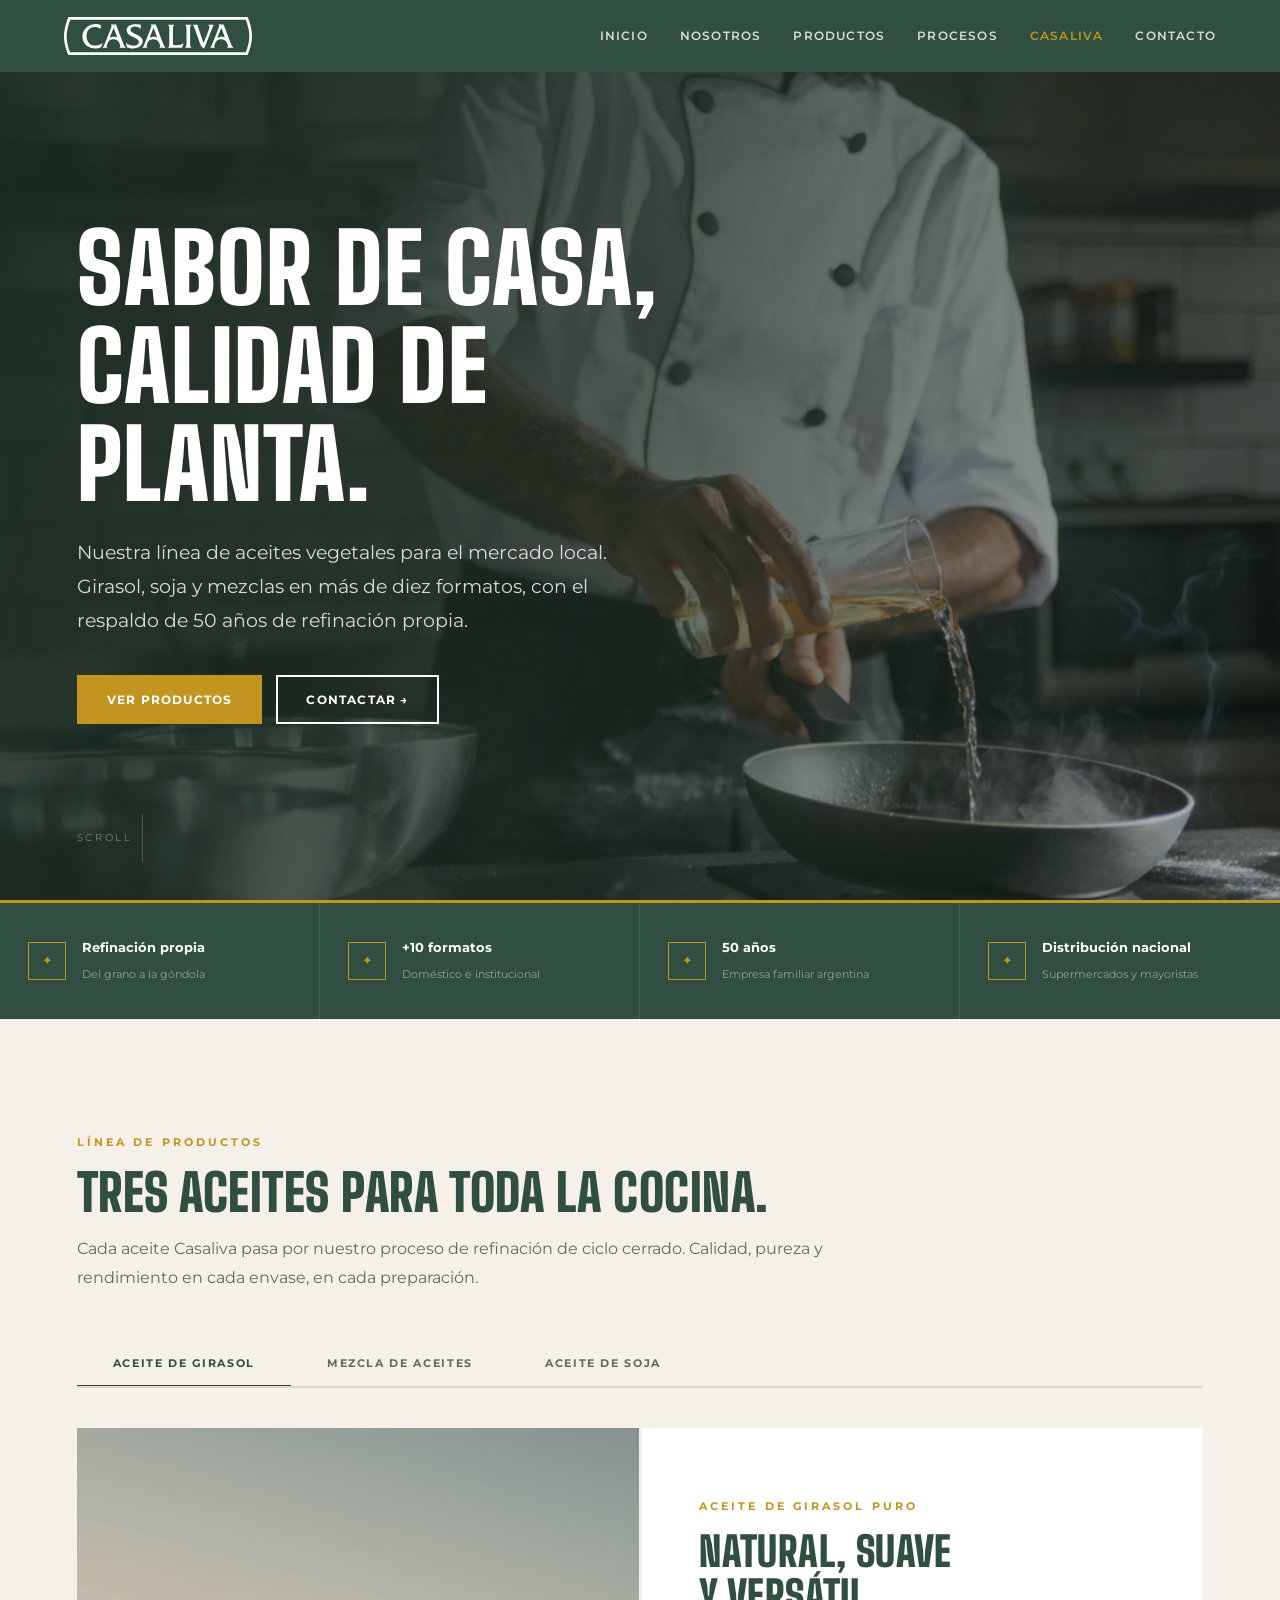
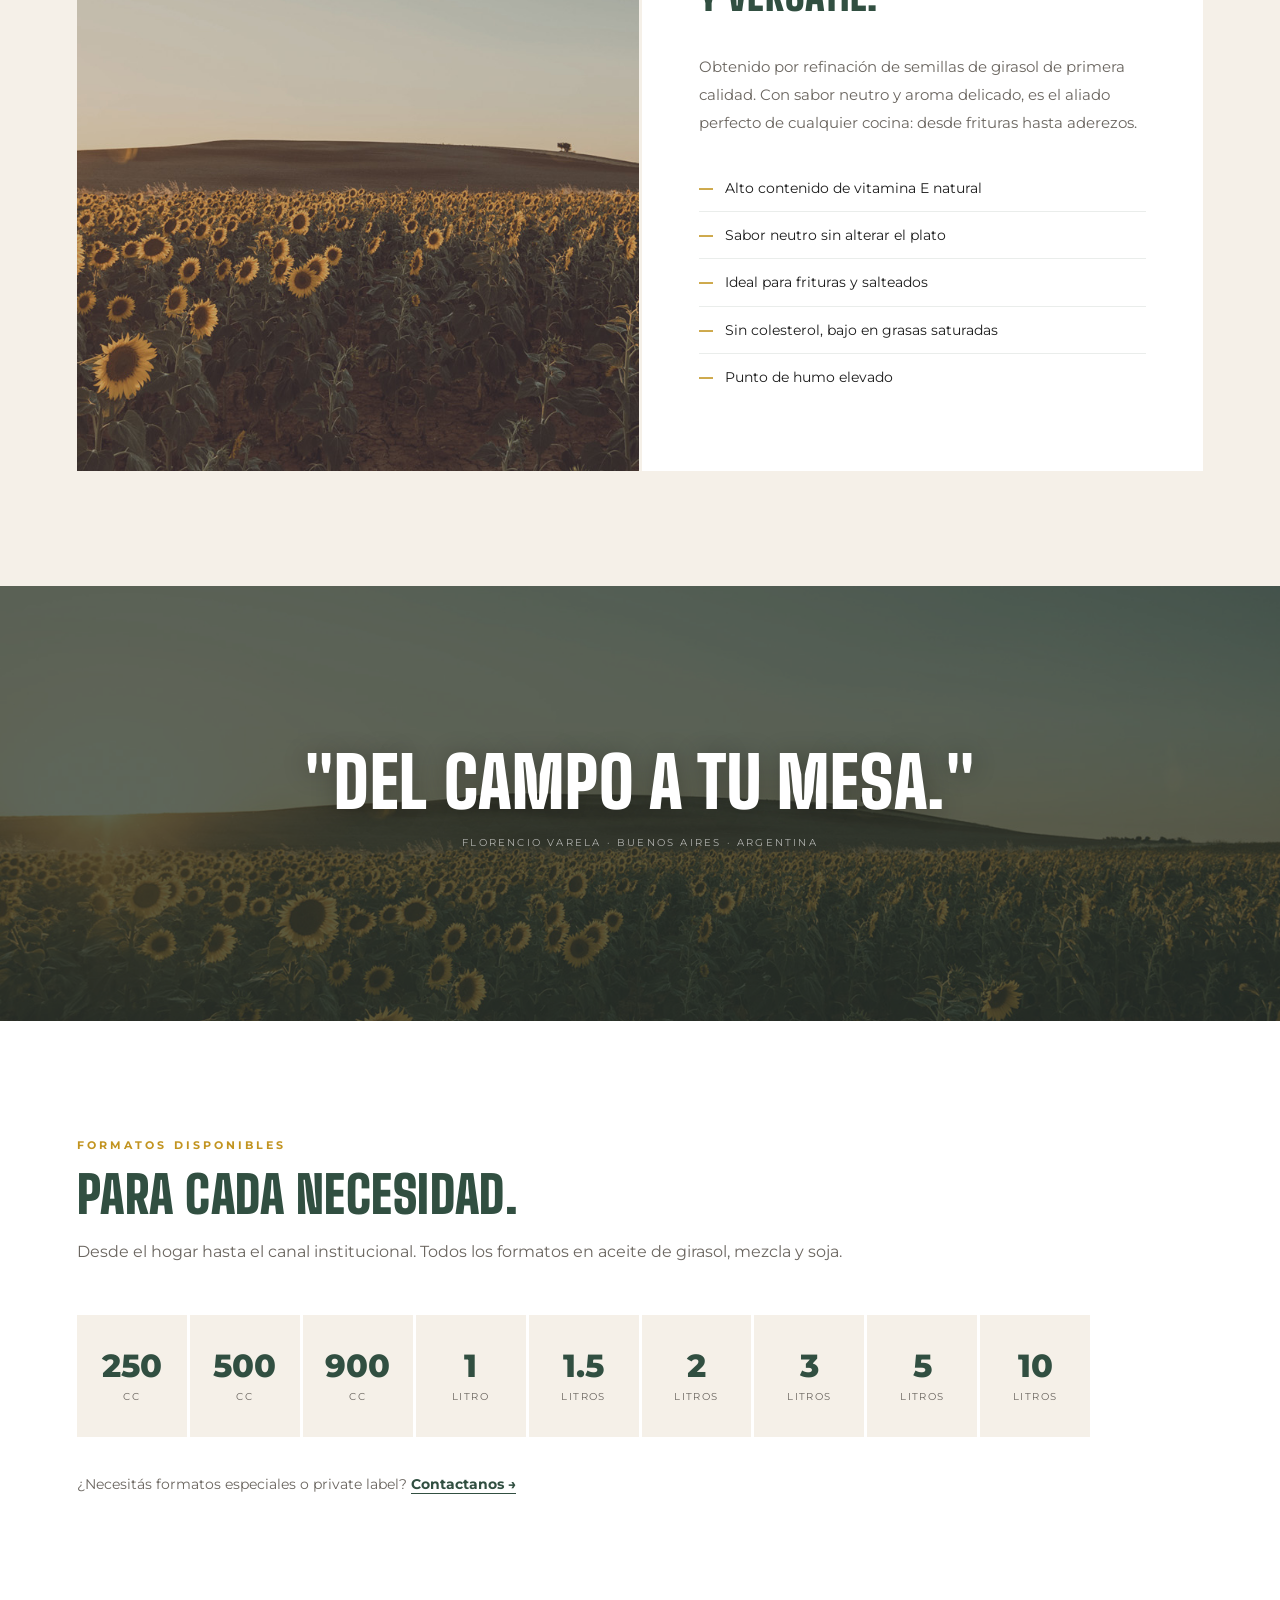
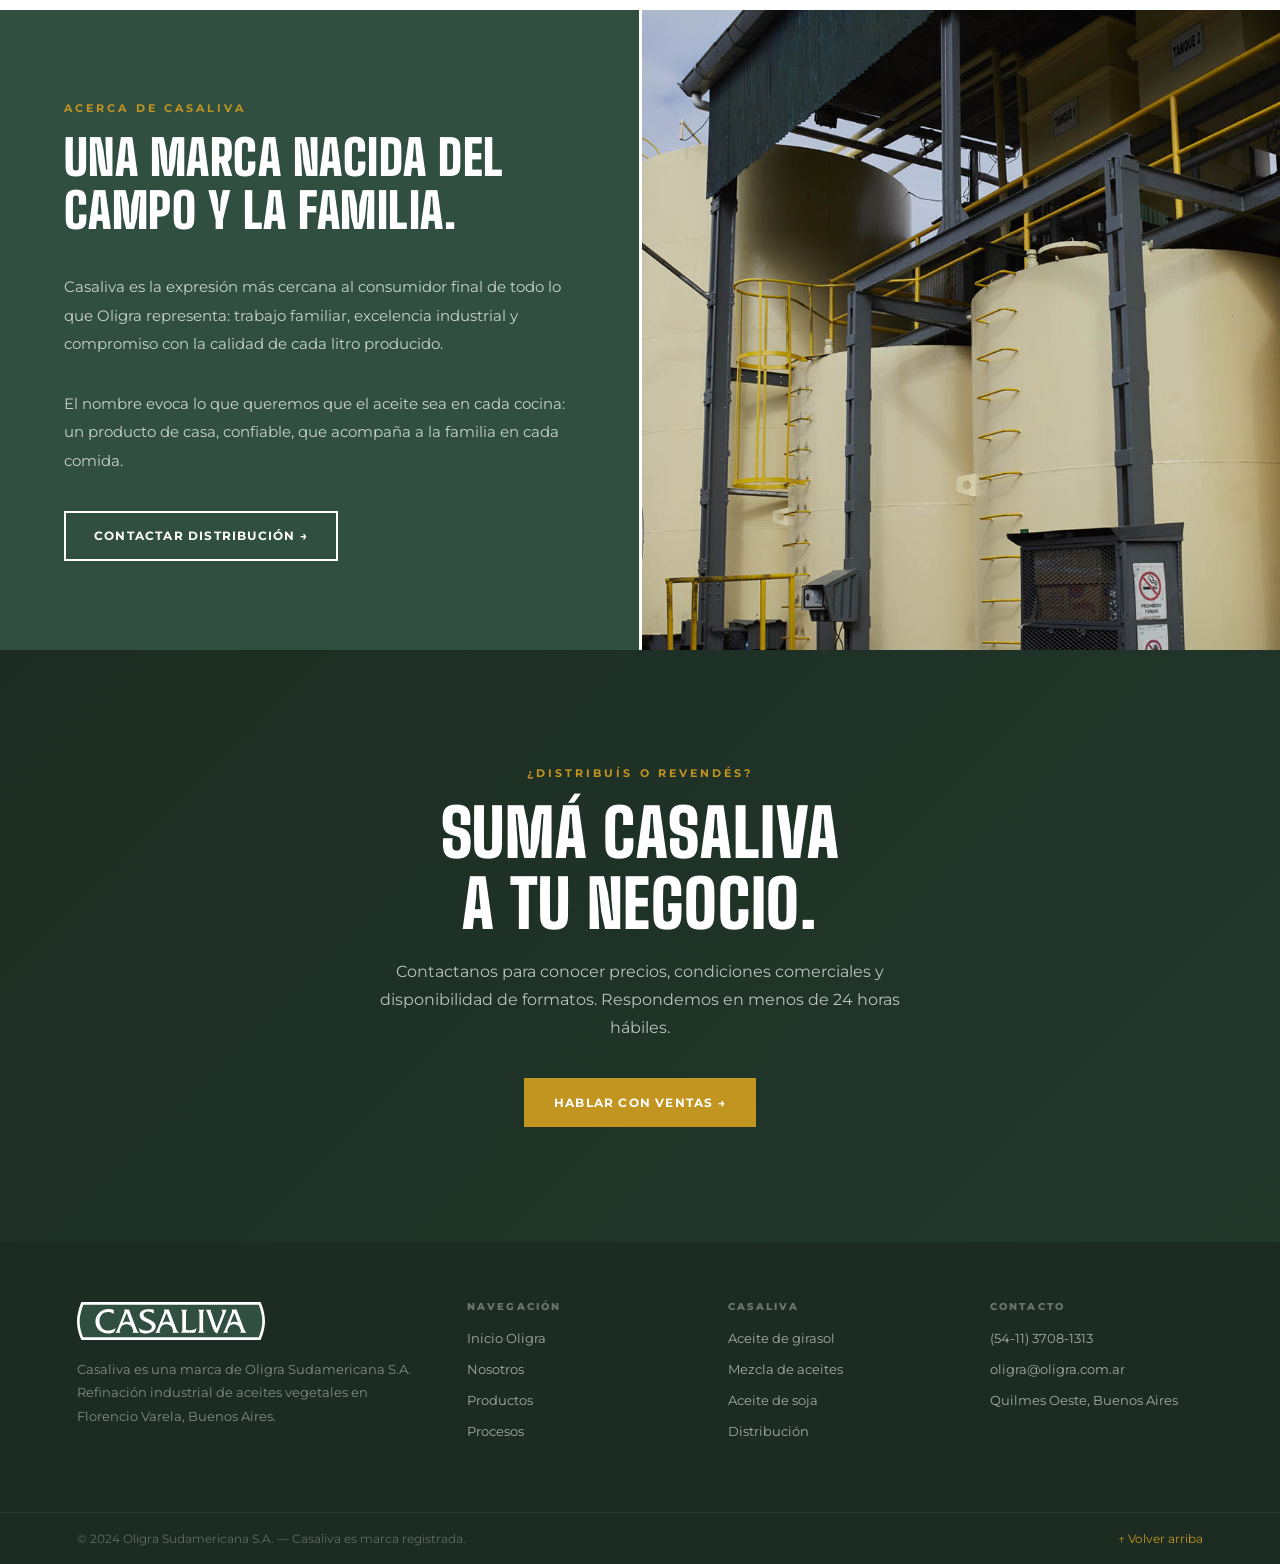
==== casaliva.html @ 347f4e28 "Initial commit — Oligra site + Casaliva landing" ====
<!doctype html>
<html lang="es">
<head>
  <meta charset="UTF-8" />
  <meta name="viewport" content="width=device-width, initial-scale=1.0" />
  <title>Casaliva | Aceites para el mercado local — Oligra Sudamericana</title>
  <meta name="description" content="Casaliva, aceites vegetales de girasol, soja y mezclas para tu cocina. Con el respaldo de 50 años de refinación propia de Oligra Sudamericana." />
  <link rel="preconnect" href="https://fonts.googleapis.com">
  <link rel="preconnect" href="https://fonts.gstatic.com" crossorigin>
  <link href="https://fonts.googleapis.com/css2?family=Big+Shoulders+Display:wght@900&family=Montserrat:wght@400;500;600;700;800&display=swap" rel="stylesheet">
  <link rel="stylesheet" href="assets/css/styles.css" />
  <link rel="stylesheet" href="assets/css/casaliva.css" />
</head>
<body class="page-casaliva">
<div id="pageOverlay"></div>

  <!-- ═══ HEADER ═══ -->
  <header class="site-header casaliva-header" id="top">
    <a class="brand" href="casaliva.html" aria-label="Casaliva inicio">
      <img src="assets/img/logo_casaliva.svg" alt="Casaliva" class="casaliva-logo-svg">
    </a>
    <button class="menu-toggle" aria-label="Abrir menú" aria-expanded="false">☰</button>
    <nav class="nav">
      <a href="index.html">Inicio</a>
      <a href="nosotros.html">Nosotros</a>
      <a href="index.html#productos">Productos</a>
      <a href="procesos.html">Procesos</a>
      <a href="casaliva.html" class="active">Casaliva</a>
      <a href="index.html#contacto">Contacto</a>
    </nav>
  </header>

  <main>

    <!-- ═══ HERO ═══ -->
    <section class="cas-hero" id="inicio">
      <div class="cas-hero-bg">
        <img src="assets/img/slide_home_02_1500.jpg" alt="">
      </div>
      <div class="cas-hero-overlay"></div>
      <div class="cas-hero-particles" id="casParticles"></div>

      <div class="cas-hero-content">

        <h1 class="reveal reveal-delay-1">Sabor de casa,<br>calidad de planta.</h1>
        <p class="reveal reveal-delay-2">Nuestra línea de aceites vegetales para el mercado local. Girasol, soja y mezclas en más de diez formatos, con el respaldo de 50 años de refinación propia.</p>
        <div class="cas-hero-actions reveal reveal-delay-3">
          <a class="btn primary" href="#productos-casaliva">Ver productos</a>
          <a class="btn outline-white" href="index.html#contacto">Contactar →</a>
        </div>

      </div>
      <div class="cas-scroll-hint">Scroll</div>
    </section>

    <!-- ═══ HIGHLIGHTS STRIP ═══ -->
    <div class="cas-strip">
      <div class="cas-strip-item reveal">
        <div class="cas-strip-icon">✦</div>
        <div class="cas-strip-text">
          <strong>Refinación propia</strong>
          <span>Del grano a la góndola</span>
        </div>
      </div>
      <div class="cas-strip-item reveal reveal-delay-1">
        <div class="cas-strip-icon">✦</div>
        <div class="cas-strip-text">
          <strong>+10 formatos</strong>
          <span>Doméstico e institucional</span>
        </div>
      </div>
      <div class="cas-strip-item reveal reveal-delay-2">
        <div class="cas-strip-icon">✦</div>
        <div class="cas-strip-text">
          <strong>50 años</strong>
          <span>Empresa familiar argentina</span>
        </div>
      </div>
      <div class="cas-strip-item reveal reveal-delay-3">
        <div class="cas-strip-icon">✦</div>
        <div class="cas-strip-text">
          <strong>Distribución nacional</strong>
          <span>Supermercados y mayoristas</span>
        </div>
      </div>
    </div>

    <!-- ═══ PRODUCTOS CON TABS ═══ -->
    <section class="cas-products section-pad" id="productos-casaliva">
      <div class="section-title reveal">
        <span class="eyebrow">Línea de productos</span>
        <h2>Tres aceites para toda la cocina.</h2>
        <p>Cada aceite Casaliva pasa por nuestro proceso de refinación de ciclo cerrado. Calidad, pureza y rendimiento en cada envase, en cada preparación.</p>
      </div>

      <div class="cas-tabs reveal">
        <button class="cas-tab active" data-tab="girasol">Aceite de girasol</button>
        <button class="cas-tab" data-tab="mezcla">Mezcla de aceites</button>
        <button class="cas-tab" data-tab="soja">Aceite de soja</button>
      </div>

      <div class="cas-tab-panels">

        <!-- Panel: Girasol -->
        <div class="cas-panel active" id="tab-girasol">
          <div class="cas-panel-img">
            <img src="assets/img/slide_home_01_1500.jpg" alt="Campo de girasoles — Aceite de girasol Casaliva">
          </div>
          <div class="cas-panel-body">
            <span class="eyebrow">Aceite de girasol puro</span>
            <h3>Natural, suave<br>y versátil.</h3>
            <p>Obtenido por refinación de semillas de girasol de primera calidad. Con sabor neutro y aroma delicado, es el aliado perfecto de cualquier cocina: desde frituras hasta aderezos.</p>
            <ul class="cas-props">
              <li>Alto contenido de vitamina E natural</li>
              <li>Sabor neutro sin alterar el plato</li>
              <li>Ideal para frituras y salteados</li>
              <li>Sin colesterol, bajo en grasas saturadas</li>
              <li>Punto de humo elevado</li>
            </ul>
          </div>
        </div>

        <!-- Panel: Mezcla -->
        <div class="cas-panel" id="tab-mezcla">
          <div class="cas-panel-img">
            <img src="assets/img/img_casaliva_1000.png" alt="Aceite mezcla Casaliva — línea completa">
          </div>
          <div class="cas-panel-body">
            <span class="eyebrow">Mezcla de aceites</span>
            <h3>Equilibrio perfecto<br>en cada plato.</h3>
            <p>Una combinación inteligente de aceites de girasol y soja. La opción más popular por su relación precio-calidad y su adaptabilidad a cualquier tipo de preparación.</p>
            <ul class="cas-props">
              <li>Combinación equilibrada girasol + soja</li>
              <li>Excelente rendimiento por litro</li>
              <li>Sabor neutro que no interfiere</li>
              <li>Óptima relación precio-calidad</li>
              <li>Ideal para frituras y aderezos</li>
            </ul>
          </div>
        </div>

        <!-- Panel: Soja -->
        <div class="cas-panel" id="tab-soja">
          <div class="cas-panel-img">
            <img src="assets/img/slide_productos_02.jpg" alt="Aceite de soja Casaliva">
          </div>
          <div class="cas-panel-body">
            <span class="eyebrow">Aceite de soja</span>
            <h3>Rendimiento<br>y economía.</h3>
            <p>Aceite de soja refinado de alta pureza. Recomendado para uso doméstico e institucional donde el rendimiento y la economía son prioritarios sin sacrificar calidad.</p>
            <ul class="cas-props">
              <li>Alta pureza y rendimiento</li>
              <li>Ideal para uso doméstico e institucional</li>
              <li>Excelente relación precio-litro</li>
              <li>Perfil nutricional equilibrado</li>
              <li>Gran versatilidad culinaria</li>
            </ul>
          </div>
        </div>

      </div>
    </section>

    <!-- ═══ LIFESTYLE BAND ═══ -->
    <div class="cas-kitchen-band">
      <img src="assets/img/slide_home_01_1500.jpg" alt="Campo de girasoles — Casaliva">
      <div class="cas-kitchen-band-overlay">
        <div class="cas-kitchen-band-text reveal">
          <h2>"Del campo a tu mesa."</h2>
          <p>Florencio Varela · Buenos Aires · Argentina</p>
        </div>
      </div>
    </div>

    <!-- ═══ FORMATOS ═══ -->
    <section class="cas-formats section-pad">
      <div class="section-title reveal">
        <span class="eyebrow">Formatos disponibles</span>
        <h2>Para cada necesidad.</h2>
        <p>Desde el hogar hasta el canal institucional. Todos los formatos en aceite de girasol, mezcla y soja.</p>
      </div>

      <div class="cas-formats-grid">
        <div class="cas-format-card reveal">
          <span class="cas-format-size">250</span>
          <span class="cas-format-unit">cc</span>
        </div>
        <div class="cas-format-card reveal reveal-delay-1">
          <span class="cas-format-size">500</span>
          <span class="cas-format-unit">cc</span>
        </div>
        <div class="cas-format-card reveal reveal-delay-2">
          <span class="cas-format-size">900</span>
          <span class="cas-format-unit">cc</span>
        </div>
        <div class="cas-format-card reveal reveal-delay-3">
          <span class="cas-format-size">1</span>
          <span class="cas-format-unit">litro</span>
        </div>
        <div class="cas-format-card reveal">
          <span class="cas-format-size">1.5</span>
          <span class="cas-format-unit">litros</span>
        </div>
        <div class="cas-format-card reveal reveal-delay-1">
          <span class="cas-format-size">2</span>
          <span class="cas-format-unit">litros</span>
        </div>
        <div class="cas-format-card reveal reveal-delay-2">
          <span class="cas-format-size">3</span>
          <span class="cas-format-unit">litros</span>
        </div>
        <div class="cas-format-card reveal reveal-delay-3">
          <span class="cas-format-size">5</span>
          <span class="cas-format-unit">litros</span>
        </div>
        <div class="cas-format-card reveal">
          <span class="cas-format-size">10</span>
          <span class="cas-format-unit">litros</span>
        </div>
      </div>

      <p class="cas-formats-note reveal">¿Necesitás formatos especiales o private label? <a href="index.html#contacto">Contactanos →</a></p>
    </section>

    <!-- ═══ HISTORIA ═══ -->
    <div class="cas-story">
      <div class="cas-story-text reveal">
        <span class="eyebrow">Acerca de Casaliva</span>
        <h2>Una marca nacida del campo y la familia.</h2>
        <p>Casaliva es la expresión más cercana al consumidor final de todo lo que Oligra representa: trabajo familiar, excelencia industrial y compromiso con la calidad de cada litro producido.</p>
        <p>El nombre evoca lo que queremos que el aceite sea en cada cocina: un producto de casa, confiable, que acompaña a la familia en cada comida.</p>
        <a class="btn outline-white" href="index.html#contacto" style="margin-top:20px;align-self:flex-start">Contactar distribución →</a>
      </div>
      <div class="cas-story-img">
        <img src="assets/img/img_nosotros_1300.jpg" alt="Planta industrial Oligra — Florencio Varela">
      </div>
    </div>

    <!-- ═══ CTA DISTRIBUCIÓN ═══ -->
    <div class="cas-cta section-pad">
      <span class="eyebrow">¿Distribuís o revendés?</span>
      <h2>Sumá Casaliva<br>a tu negocio.</h2>
      <p>Contactanos para conocer precios, condiciones comerciales y disponibilidad de formatos. Respondemos en menos de 24 horas hábiles.</p>
      <a class="btn primary" href="index.html#contacto">Hablar con ventas →</a>
    </div>

  </main>

  <!-- ═══ FOOTER ═══ -->
  <footer class="footer">
    <div class="footer-main">
      <div class="footer-brand">
        <img src="assets/img/logo_casaliva.svg" alt="Casaliva" style="height:38px;width:auto;display:block;margin-bottom:18px">
        <p>Casaliva es una marca de Oligra Sudamericana S.A. Refinación industrial de aceites vegetales en Florencio Varela, Buenos Aires.</p>
      </div>
      <div class="footer-col">
        <h4>Navegación</h4>
        <a href="index.html">Inicio Oligra</a>
        <a href="nosotros.html">Nosotros</a>
        <a href="index.html#productos">Productos</a>
        <a href="procesos.html">Procesos</a>
      </div>
      <div class="footer-col">
        <h4>Casaliva</h4>
        <a href="#productos-casaliva">Aceite de girasol</a>
        <a href="#productos-casaliva">Mezcla de aceites</a>
        <a href="#productos-casaliva">Aceite de soja</a>
        <a href="index.html#contacto">Distribución</a>
      </div>
      <div class="footer-col">
        <h4>Contacto</h4>
        <a href="tel:+541137081313">(54-11) 3708-1313</a>
        <a href="mailto:oligra@oligra.com.ar">oligra@oligra.com.ar</a>
        <a href="#">Quilmes Oeste, Buenos Aires</a>
      </div>
    </div>
    <div class="footer-bottom">
      <span>© 2024 Oligra Sudamericana S.A. — Casaliva es marca registrada.</span>
      <a href="#top">↑ Volver arriba</a>
    </div>
  </footer>

  <script src="assets/js/main.js"></script>
  <script>
    /* ── PRODUCT TABS ── */
    (function () {
      var tabs   = document.querySelectorAll('.cas-tab');
      var panels = document.querySelectorAll('.cas-panel');
      tabs.forEach(function (tab) {
        tab.addEventListener('click', function () {
          tabs.forEach(function (t)   { t.classList.remove('active'); });
          panels.forEach(function (p) { p.classList.remove('active'); });
          tab.classList.add('active');
          var panel = document.getElementById('tab-' + tab.dataset.tab);
          if (panel) panel.classList.add('active');
        });
      });
    })();

    /* ── CASALIVA PARTICLES ── */
    (function () {
      var el = document.getElementById('casParticles');
      if (!el) return;
      for (var i = 0; i < 10; i++) {
        var p = document.createElement('div');
        p.className = 'cas-particle';
        var s = Math.random() * 4 + 2;
        p.style.cssText = [
          'width:'  + s + 'px',
          'height:' + s + 'px',
          'left:'   + (Math.random() * 100) + '%',
          'animation-duration:' + (Math.random() * 12 + 9) + 's',
          'animation-delay:-'   + (Math.random() * 14)     + 's'
        ].join(';');
        el.appendChild(p);
      }
    })();

    /* ── HERO PARALLAX ── */
    (function () {
      var heroBg = document.querySelector('.cas-hero-bg img');
      if (!heroBg || window.matchMedia('(prefers-reduced-motion:reduce)').matches) return;
      window.addEventListener('scroll', function () {
        var y = window.scrollY;
        if (y < window.innerHeight) {
          heroBg.style.transform = 'scale(1.06) translateY(' + (y * 0.18) + 'px)';
        }
      }, { passive: true });
    })();
  </script>
</body>
</html>
---- assets/css/styles.css ----
/* ================================================
   OLIGRA · SISTEMA DE DISEÑO
   Fuente: Montserrat (equiv. Gotham)
   Paleta: #193428 | #F2F0EB | #979633
   Sin esquinas redondeadas (SIN ROUNDED)
   ================================================ */

:root {
  --green:    #193428;
  --green2:   #2a4a38;
  --cream:    #F2F0EB;
  --gold:     #979633;
  --ink:      #1c1c1c;
  --muted:    #6b6660;
  --white:    #ffffff;
  --hh:       72px;
  --casaliva: #314F41;
}

*, *::before, *::after { box-sizing: border-box; }
html { scroll-behavior: smooth; }
body { margin:0; font-family:'Montserrat',system-ui,sans-serif; background:var(--white); color:var(--ink); font-size:15px; line-height:1.6; }
img  { max-width:100%; display:block; }
a    { color:inherit; }
h1,h2,h3,h4 { font-family:'Montserrat',sans-serif; font-weight:800; line-height:1.05; margin:0; }

/* ── PAGE TRANSITION OVERLAY ─────────────────── */
#pageOverlay {
  position: fixed;
  inset: 0;
  background: var(--green);
  z-index: 9999;
  opacity: 1;
  transition: opacity .42s cubic-bezier(.4,0,.2,1);
  pointer-events: all;
}
#pageOverlay.out {
  opacity: 0;
  pointer-events: none;
}

/* ── EYEBROW ─────────────────────────────────── */
.eyebrow {
  display: block;
  text-transform: uppercase;
  letter-spacing: .28em;
  font-size: 11px;
  font-weight: 700;
  color: var(--gold);
  margin: 0 0 14px;
}

/* ── BUTTONS ─────────────────────────────────── */
.btn {
  display: inline-flex; align-items: center; justify-content: center; gap: 8px;
  padding: 13px 28px;
  border: 2px solid transparent; border-radius: 0;
  text-decoration: none; font-family: inherit; font-weight: 700;
  font-size: 12px; letter-spacing: .1em; text-transform: uppercase;
  cursor: pointer; transition: background .2s, color .2s, border-color .2s; background: none;
}
.btn.primary       { background:var(--gold);  color:#fff; border-color:var(--gold); }
.btn.primary:hover { background:transparent;  color:var(--gold); }
.btn.ghost         { background:transparent;  color:#fff; border-color:rgba(255,255,255,.55); }
.btn.ghost:hover   { background:#fff;          color:var(--green); border-color:#fff; }
.btn.outline       { background:transparent;  color:var(--green); border-color:var(--green); }
.btn.outline:hover { background:var(--green);  color:#fff; }
.btn.outline-white { background:transparent;  color:#fff; border-color:#fff; }
.btn.outline-white:hover { background:#fff; color:var(--green); }
.btn.casaliva-btn  { background:transparent;  color:#fff; border-color:rgba(255,255,255,.55); }
.btn.casaliva-btn:hover  { background:#fff; color:var(--casaliva); }

/* ── LAYOUT ──────────────────────────────────── */
.section-pad    { padding: clamp(72px,9vw,128px) clamp(20px,6vw,88px); }
.section-pad-sm { padding: clamp(48px,6vw,80px)  clamp(20px,6vw,88px); }
.section-title       { max-width:780px; margin-bottom:48px; }
.section-title.center { text-align:center; margin-left:auto; margin-right:auto; }
.section-title h2    { font-size:clamp(28px,4vw,54px); color:var(--green); margin:0 0 16px; }
.section-title p     { color:var(--muted); font-size:16px; line-height:1.8; margin:0; }

/* ── HEADER ──────────────────────────────────── */
.site-header {
  position: fixed; inset: 0 0 auto 0; height: var(--hh); z-index: 200;
  display: flex; align-items: center; justify-content: space-between;
  padding: 0 clamp(18px,5vw,80px);
  background: var(--green);
}
.brand { display:flex; align-items:center; text-decoration:none; }
.brand img { height:38px; width:auto; }
.nav { display:flex; gap:32px; align-items:center; }
.nav a {
  color: rgba(255,255,255,.8); text-decoration:none;
  font-size:12px; font-weight:600; letter-spacing:.1em; text-transform:uppercase;
  transition:color .2s;
}
.nav a:hover, .nav a.active { color:var(--gold); }
.menu-toggle {
  display:none; background:transparent;
  border:1px solid rgba(255,255,255,.35); color:#fff;
  padding:7px 12px; font-size:18px; cursor:pointer; line-height:1;
}
.site-header.casaliva-header { background:var(--casaliva); }

/* ── HERO ────────────────────────────────────── */
.hero {
  min-height: 100vh; position:relative;
  display:grid; align-items:end;
  padding: calc(var(--hh) + 80px) clamp(20px,6vw,88px) 88px;
  overflow: hidden;
}

/* Slides container */
.hero-slides { position:absolute; inset:0; }
.hslide {
  position: absolute; inset:0;
  opacity: 0; transition: opacity 1.4s ease;
}
.hslide.active { opacity:1; }
.hslide-bg { width:100%; height:100%; object-fit:cover; }
.hslide video.hslide-bg { width:100%; height:100%; object-fit:cover; display:block; }

.hero-overlay {
  position: absolute; inset:0;
  background: linear-gradient(90deg,rgba(25,52,40,.92) 0%,rgba(25,52,40,.55) 55%,rgba(25,52,40,.1) 100%);
  transition: opacity .8s ease;
}
.hero-content {
  position: relative; max-width:680px; color:#fff;
  transition: opacity .8s ease, transform .8s ease;
}
.hero h1 { font-size:clamp(40px,7vw,86px); color:#fff; margin:0 0 22px; }
.hero .hero-content > p { font-size:clamp(15px,1.8vw,20px); color:rgba(255,255,255,.85); line-height:1.75; margin:0; }
.hero-actions { display:flex; gap:12px; flex-wrap:wrap; margin-top:32px; }

/* Hero particles */
.hero-particles { position:absolute; inset:0; pointer-events:none; overflow:hidden; }
.particle {
  position:absolute; border-radius:50%;
  background:rgba(151,150,51,.35);
  animation: floatUp linear infinite;
}
@keyframes floatUp {
  from { transform:translateY(110vh) translateX(0); opacity:0; }
  10%  { opacity:.8; }
  90%  { opacity:.8; }
  to   { transform:translateY(-60px) translateX(60px); opacity:0; }
}

/* YouTube slide background */
.hslide-yt {
  position: absolute; inset: 0;
  overflow: hidden; pointer-events: none;
}
.hslide-yt iframe {
  position: absolute;
  top: 50%; left: 50%;
  width: max(100%, 177.78vh);
  height: max(100%, 56.25vw);
  transform: translate(-50%, -50%);
  border: 0; pointer-events: none;
}

/* Slider navigation */
.hslider-prev, .hslider-next {
  position: absolute; top:50%; transform:translateY(-50%);
  z-index:10; width:50px; height:50px;
  background: rgba(255,255,255,.12);
  backdrop-filter: blur(8px);
  border: 1px solid rgba(255,255,255,.25);
  color: #fff; font-size:28px; cursor:pointer;
  display:flex; align-items:center; justify-content:center;
  transition: background .2s, border-color .2s;
  line-height: 1;
}
.hslider-prev:hover, .hslider-next:hover { background:rgba(255,255,255,.28); border-color:rgba(255,255,255,.5); }
.hslider-prev { left:clamp(16px,3vw,48px); }
.hslider-next { right:clamp(16px,3vw,48px); }

.hslider-dots {
  position: absolute; bottom:32px; left:50%; transform:translateX(-50%);
  display:flex; gap:10px; z-index:10;
}
.hdot {
  width:8px; height:8px; border-radius:50%;
  background:rgba(255,255,255,.38); border:0; cursor:pointer;
  transition:all .2s; padding:0;
}
.hdot.active { background:var(--gold); transform:scale(1.45); }

/* ── PAGE HERO (páginas internas) ────────────── */
.page-hero {
  padding: calc(var(--hh) + 72px) clamp(20px,6vw,88px) 72px;
  background: var(--green);
  min-height: 380px; display:flex; flex-direction:column; justify-content:flex-end;
  position:relative; overflow:hidden;
}
.page-hero-bg {
  position:absolute; inset:0; opacity:.07; pointer-events:none;
}
.page-hero-bg img { width:100%; height:100%; object-fit:cover; }
.page-hero .eyebrow { color:var(--gold); position:relative; z-index:1; }
.page-hero h1 { font-size:clamp(34px,6vw,76px); color:#fff; max-width:800px; position:relative; z-index:1; }
.page-hero p  { color:rgba(255,255,255,.7); font-size:16px; line-height:1.8; max-width:620px; margin-top:16px; position:relative; z-index:1; }

/* ── ORIGIN BLOCKS ───────────────────────────── */
.origin-blocks {
  display:grid; grid-template-columns:repeat(3,1fr);
  border-top: 3px solid var(--gold);
}
.origin-block {
  padding:clamp(36px,5vw,64px) clamp(28px,4vw,52px);
  border-right:1px solid rgba(25,52,40,.12); background:var(--white);
  position:relative;
}
.origin-block:last-child { border-right:0; }
.origin-block .num {
  font-size:60px; font-weight:800; color:var(--gold);
  opacity:.15; line-height:1; margin-bottom:8px;
}
.origin-block h3 { font-size:20px; color:var(--green); margin:12px 0 10px; }
.origin-block p  { color:var(--muted); font-size:14px; line-height:1.85; margin:0; }

/* ── PRODUCTS — 1 COLUMNA ────────────────────── */
.products-section { background:var(--cream); }
.product-card-lg {
  display:grid; grid-template-columns:1fr 1fr;
  background:var(--white); margin-bottom:3px; min-height:460px;
}
.product-card-lg.flip .product-card-img  { order:2; }
.product-card-lg.flip .product-card-body { order:1; }
.product-card-img { overflow:hidden; }
.product-card-img img { width:100%; height:100%; object-fit:cover; }
.product-card-body {
  padding:clamp(36px,5vw,80px) clamp(32px,4vw,72px);
  display:flex; flex-direction:column; justify-content:center;
}
.product-card-body h3 { font-size:clamp(24px,3vw,40px); color:var(--green); margin:14px 0 14px; }
.product-card-body p  { color:var(--muted); line-height:1.85; margin-bottom:28px; font-size:15px; }
.casaliva-product-logo {
  height:42px; width:auto; display:block; margin-bottom:14px;
}

/* ── WIDE BANNER ─────────────────────────────── */
.wide-banner { position:relative; height:clamp(300px,36vw,520px); overflow:hidden; }
.wide-banner img { width:100%; height:100%; object-fit:cover; }
.wide-banner-overlay {
  position:absolute; inset:0; background:rgba(25,52,40,.55);
  display:flex; align-items:center; justify-content:center;
}
.wide-banner-text { text-align:center; color:#fff; }
.wide-banner-text h2 { font-size:clamp(26px,4vw,58px); }
.wide-banner-text p  { color:rgba(255,255,255,.75); font-size:15px; margin-top:10px; letter-spacing:.15em; text-transform:uppercase; }

/* ── ANIMATED GRADIENT BACKGROUNDS ──────────── */
@keyframes gradientFlow {
  0%   { background-position: 0%   50%; }
  50%  { background-position: 100% 50%; }
  100% { background-position: 0%   50%; }
}
.export-section {
  background: linear-gradient(-45deg,#193428,#1e4535,#2a4a38,#193428,#142e22);
  background-size: 400% 400%;
  animation: gradientFlow 16s ease infinite;
  color: #fff;
}
.contact-section {
  background: linear-gradient(-45deg,#193428,#1a3828,#152e22,#1e4030);
  background-size: 400% 400%;
  animation: gradientFlow 20s ease infinite;
}
.values-section {
  background: linear-gradient(-45deg,#193428,#1e3e2c,#243f31,#193428);
  background-size: 400% 400%;
  animation: gradientFlow 18s ease infinite;
}

/* ── EXPORT / ALCANCE ────────────────────────── */
.export-header { max-width: 820px; margin-bottom: 44px; }
.export-header h2 { font-size:clamp(28px,4vw,52px); color:#fff; margin:0 0 18px; }
.export-header p  { color:rgba(255,255,255,.75); line-height:1.85; margin-bottom:16px; font-size:15px; }

/* ── MAP WRAPPER + PINS ──────────────────────── */
.map-wrapper { position:relative; width:100%; max-width:100%; margin:0 0 40px; }
.map-wrapper img { width:100%; filter:brightness(0) invert(1); opacity:.6; }
.map-pins { position:absolute; inset:0; }
.map-pin {
  position:absolute;
  width: 10px; height: 10px;
  background: var(--gold);
  border-radius:50%;
  transform: translate(-50%,-50%) scale(0);
  transition: transform .4s cubic-bezier(.34,1.56,.64,1);
  cursor: default;
}
.map-pin.visible { transform: translate(-50%,-50%) scale(1); }
.map-pin::before {
  content:''; position:absolute; inset:-5px; border-radius:50%;
  background:var(--gold); opacity:.3;
  animation: pinPulse 2.2s var(--pulse-delay, 0s) ease-out infinite;
}
.map-pin::after {
  content: attr(data-label);
  position:absolute; left:14px; top:50%; transform:translateY(-50%);
  background:rgba(25,52,40,.92); color:#fff; font-size:10px; font-weight:600;
  padding:4px 8px; white-space:nowrap;
  opacity:0; pointer-events:none; transition:opacity .2s;
  letter-spacing:.06em; text-transform:uppercase;
}
.map-pin:hover::after { opacity:1; }
@keyframes pinPulse {
  0%   { transform:scale(1); opacity:.3; }
  100% { transform:scale(3.5); opacity:0; }
}

/* ── MARQUEE ─────────────────────────────────── */
.countries-wrap { padding-top:0; }
.countries-wrap h3 {
  font-size:10px; color:rgba(255,255,255,.4);
  text-transform:uppercase; letter-spacing:.25em; margin-bottom:20px; font-weight:600;
}
.marquee { overflow:hidden; }
.marquee-inner {
  display:flex; width:max-content;
  animation: marquee 32s linear infinite;
}
.marquee-inner:hover { animation-play-state:paused; }
.country-tag {
  padding:10px 22px; border-left:1px solid rgba(255,255,255,.18);
  color:rgba(255,255,255,.75); font-size:12px; font-weight:600;
  text-transform:uppercase; letter-spacing:.1em; white-space:nowrap;
}
@keyframes marquee { from { transform:translateX(0); } to { transform:translateX(-50%); } }

/* ── FORMATS TABLE ───────────────────────────── */
.formats-section { background: var(--cream); }
.formats-table-wrap { overflow-x: auto; }
.formats-table {
  width: 100%; border-collapse: collapse;
  border-top: 3px solid var(--gold);
}
.formats-table thead tr { background: var(--green); }
.formats-table thead th {
  padding: 18px clamp(16px,2.5vw,28px);
  color: var(--gold); text-align: left;
  font-size: 10px; font-weight: 700;
  text-transform: uppercase; letter-spacing: .2em;
  border-right: 1px solid rgba(255,255,255,.1);
}
.formats-table thead th:first-child { min-width: 260px; }
.formats-table thead th:not(:first-child) { text-align: center; white-space: nowrap; }
.formats-table thead th:last-child { border-right: 0; }
.formats-table tbody tr { border-bottom: 1px solid rgba(25,52,40,.08); }
.formats-table tbody tr:last-child { border-bottom: 0; }
.formats-table tbody td {
  padding: 13px clamp(16px,2.5vw,28px);
  font-size: 14px; color: var(--ink);
}
.formats-table tbody td:not(:first-child) {
  text-align: center; font-weight: 700; color: var(--green);
}
.formats-subtitle td {
  padding: 14px clamp(16px,2.5vw,28px) 10px;
  font-size: 10px; font-weight: 700;
  text-transform: uppercase; letter-spacing: .22em;
  color: var(--muted); background: rgba(25,52,40,.04);
  border-bottom: 1px solid rgba(25,52,40,.08);
}

/* ── CONTACT ─────────────────────────────────── */
.contact-grid {
  display:grid; grid-template-columns:1fr 1.2fr;
  gap:clamp(40px,6vw,80px); align-items:start;
}
.contact-info { color:#fff; padding-top:8px; }
.contact-info h2 { font-size:clamp(28px,4vw,52px); color:#fff; margin:0 0 16px; }
.contact-info > p { color:rgba(255,255,255,.7); line-height:1.8; margin-bottom:36px; }
.contact-info ul { list-style:none; padding:0; margin:0; display:grid; gap:20px; }
.contact-info li strong { display:block; color:var(--gold); font-size:10px; text-transform:uppercase; letter-spacing:.22em; margin-bottom:4px; }
.contact-info li span   { color:rgba(255,255,255,.8); font-size:15px; }
.contact-form-box { background:#fff; padding:clamp(28px,4vw,48px); }
.form-grid   { display:grid; gap:18px; }
.form-row-2  { display:grid; grid-template-columns:1fr 1fr; gap:18px; }
.form-field  { display:grid; gap:7px; }
.form-field label { font-size:10px; font-weight:700; text-transform:uppercase; letter-spacing:.18em; color:var(--green); }
.form-field input,
.form-field textarea,
.form-field select {
  width:100%; border:1px solid #d5cfc5; padding:13px 15px;
  font:inherit; font-size:14px; background:var(--cream);
  outline:none; border-radius:0; transition:border-color .2s, background .2s; appearance:none;
}
.form-field input:focus,
.form-field textarea:focus,
.form-field select:focus { border-color:var(--green); background:#fff; }
#formStatus { min-height:18px; font-size:13px; font-weight:600; margin:0; }

/* ── STATS COUNTERS (Nosotros) ───────────────── */
.stats-bar {
  display:grid; grid-template-columns:repeat(4,1fr);
  background:var(--green); border-top:3px solid var(--gold);
}
.stat-item {
  padding:clamp(28px,4vw,48px) clamp(20px,3vw,36px);
  border-right:1px solid rgba(255,255,255,.1);
  text-align:center;
}
.stat-item:last-child { border-right:0; }
.stat-num-wrap { display:flex; align-items:baseline; justify-content:center; gap:4px; }
.counter-num { font-size:clamp(36px,5vw,64px); font-weight:800; color:#fff; line-height:1; }
.stat-suffix { font-size:clamp(20px,3vw,36px); font-weight:800; color:var(--gold); }
.stat-item p { color:rgba(255,255,255,.55); font-size:11px; text-transform:uppercase; letter-spacing:.22em; margin:8px 0 0; }

/* ── NOSOTROS ────────────────────────────────── */
.nosotros-split {
  display:grid; grid-template-columns:1fr 1fr; gap:3px; margin-bottom:3px;
}
.nosotros-text {
  background:var(--white); padding:clamp(48px,6vw,88px) clamp(36px,4vw,72px);
  display:flex; flex-direction:column; justify-content:center;
}
.nosotros-text h2 { font-size:clamp(26px,3.5vw,44px); color:var(--green); margin-bottom:22px; }
.nosotros-text p  { color:var(--muted); line-height:1.9; margin-bottom:16px; font-size:15px; }
.nosotros-img { overflow:hidden; min-height:440px; }
.nosotros-img img { width:100%; height:100%; object-fit:cover; }

/* ── TIMELINE (horizontal) ───────────────────── */
.timeline-section { background:var(--cream); overflow:hidden; }
.timeline-track {
  display:grid; grid-template-columns:repeat(5,1fr);
  margin-top:52px; position:relative;
}
.timeline-track::before {
  content:''; position:absolute; top:20px; left:0; right:0;
  height:2px; background:var(--gold); opacity:.4;
}
.timeline-item { padding:0 16px; position:relative; }
.tl-dot {
  width:12px; height:12px; border-radius:50%;
  background:var(--gold); margin-bottom:20px;
  position:relative; z-index:1;
  transition: transform .3s ease;
}
.timeline-item:hover .tl-dot { transform:scale(1.5); }
.tl-year { font-size:13px; font-weight:800; color:var(--gold); margin-bottom:16px; letter-spacing:.06em; }
.tl-card { background:var(--white); padding:20px; }
.tl-card h4 { font-size:13px; color:var(--green); margin-bottom:8px; }
.tl-card p  { font-size:12px; color:var(--muted); line-height:1.75; margin:0; }

/* ── PHOTO STRIP ─────────────────────────────── */
.photo-strip { display:grid; grid-template-columns:repeat(3,1fr); height:380px; gap:3px; }
.photo-strip div { overflow:hidden; }
.photo-strip img { width:100%; height:100%; object-fit:cover; }

/* ── MISSION / VISION ────────────────────────── */
.mission-grid { display:grid; grid-template-columns:1fr 1fr; gap:3px; margin-bottom:3px; }
.mission-card { padding:clamp(48px,6vw,88px) clamp(36px,4vw,72px); }
.mission-card.dark  { background:var(--green); }
.mission-card.light { background:var(--cream); }
.mission-card h3 { font-size:11px; text-transform:uppercase; letter-spacing:.25em; margin-bottom:22px; font-weight:700; color:var(--gold); }
.mission-card p  { line-height:1.95; font-size:16px; margin:0; }
.mission-card.dark  p { color:rgba(255,255,255,.78); }
.mission-card.light p { color:var(--muted); }
.mission-card-quote {
  font-size:clamp(22px,3vw,36px); font-weight:800; line-height:1.2;
  margin-bottom:22px;
}
.mission-card.dark  .mission-card-quote { color:#fff; }
.mission-card.light .mission-card-quote { color:var(--green); }

/* ── VALUES ──────────────────────────────────── */
.values-section .section-title h2 { color:#fff; }
.values-grid { display:grid; grid-template-columns:repeat(3,1fr); gap:2px; margin-top:48px; }
.value-card { background:rgba(255,255,255,.04); border-top:3px solid var(--gold); padding:36px 30px; }
.value-card .num { color:var(--gold); font-size:10px; font-weight:700; letter-spacing:.22em; text-transform:uppercase; }
.value-card h3   { font-size:18px; color:#fff; margin:14px 0 10px; }
.value-card p    { font-size:13px; color:rgba(255,255,255,.65); line-height:1.85; margin:0; }

/* ── PROCESOS: OIL CARDS ─────────────────────── */
.oils-section { background:var(--cream); }
.oils-header { display:grid; grid-template-columns:1fr 1.2fr; gap:60px; align-items:center; margin-bottom:60px; }
.oils-grid { display:grid; grid-template-columns:repeat(3,1fr); gap:3px; }
.oil-card { background:var(--white); overflow:hidden; }
.oil-visual {
  height:220px; display:flex; align-items:flex-end; justify-content:center;
  position:relative; overflow:hidden;
  padding-bottom:20px;
}
.oil-bg { position:absolute; inset:0; }
.oil-bottle-silhouette {
  position:relative; z-index:1; width:80px; height:160px;
  display:flex; flex-direction:column; align-items:center;
}
.oil-bottle-neck {
  width:28px; height:32px; background:rgba(255,255,255,.85);
  position:relative;
}
.oil-bottle-neck::before {
  content:''; position:absolute; top:-10px; left:50%; transform:translateX(-50%);
  width:16px; height:14px; background:rgba(255,255,255,.85);
}
.oil-bottle-body {
  width:80px; flex:1;
  background:rgba(255,255,255,.85);
  position:relative; overflow:hidden;
}
.oil-fill {
  position:absolute; inset-inline:0; bottom:0;
  background:var(--oil-color,rgba(245,200,50,.85));
  animation: fillUp 1.6s 0.4s cubic-bezier(.4,0,.2,1) both;
}
@keyframes fillUp {
  from { height:0; }
  to   { height:78%; }
}
.oil-body { padding:28px; }
.oil-body h3 { font-size:20px; color:var(--green); margin-bottom:6px; }
.oil-type-badge {
  display:inline-block; background:var(--gold); color:#fff;
  font-size:10px; font-weight:700; letter-spacing:.15em; text-transform:uppercase;
  padding:4px 12px; margin-bottom:16px;
}
.oil-props { list-style:none; padding:0; margin:0; display:grid; gap:8px; }
.oil-props li {
  display:flex; align-items:center; gap:10px;
  font-size:13px; color:var(--muted); padding:8px 0;
  border-bottom:1px solid rgba(25,52,40,.08);
}
.oil-props li::before { content:'→'; color:var(--gold); font-weight:800; flex-shrink:0; }

/* ── PROCESS STEPS ───────────────────────────── */
.process-flow-section { background:var(--white); }
.process-type-header {
  display:grid; grid-template-columns:280px 1fr; gap:0;
  background:var(--green); margin-bottom:3px;
  min-height:280px;
}
.process-type-label {
  padding:40px; display:flex; flex-direction:column; justify-content:flex-end;
  border-right:3px solid var(--gold);
}
.process-type-label h3 { font-size:clamp(20px,2.5vw,32px); color:#fff; margin-bottom:8px; }
.process-type-label p  { color:rgba(255,255,255,.6); font-size:13px; margin:0; }
.process-steps-row {
  display:grid; grid-template-columns:repeat(5,1fr); gap:0; align-self:stretch;
}
.pstep {
  padding:28px 20px; border-right:1px solid rgba(255,255,255,.1);
  display:flex; flex-direction:column;
}
.pstep:last-child { border-right:0; }
.pstep-num {
  font-size:32px; font-weight:800; color:var(--gold); opacity:.35; line-height:1; margin-bottom:12px;
}
.pstep h4 { font-size:13px; color:#fff; font-weight:700; margin-bottom:8px; }
.pstep p  { font-size:12px; color:rgba(255,255,255,.55); line-height:1.7; margin:0; flex:1; }

/* ── PROCESS FLOW SVG DIAGRAM ────────────────── */
.pflow-section { background: var(--white); }
.pflow-oil-block { margin-bottom: clamp(56px,7vw,92px); }
.pflow-oil-block:last-child { margin-bottom: 0; }
.pflow-oil-header { display:flex; align-items:center; gap:16px; margin-bottom:48px; }
.pflow-oil-badge {
  background: var(--green); color: var(--gold);
  font-size:9px; font-weight:700; letter-spacing:.2em; text-transform:uppercase;
  padding: 8px 18px; flex-shrink:0;
}
.pflow-oil-header h3 { font-size:clamp(22px,2.8vw,34px); color:var(--green); margin:0; }
.pflow-svg-scroll { width:100%; overflow-x:auto; }
.pflow-svg { display:block; width:100%; min-width:520px; }

/* Animated connecting path */
.flow-path {
  fill: none; stroke: var(--gold); stroke-width: 2.5;
  stroke-dasharray: 1070; stroke-dashoffset: 1070;
  transition: stroke-dashoffset 2.4s cubic-bezier(.4,0,.2,1);
}
.pflow-oil-block.visible .flow-path { stroke-dashoffset: 0; }

/* Circle fills via CSS (no inline fill= attributes) */
.flow-node circle { fill: var(--green); stroke: var(--gold); stroke-width: 2; }

/* Node groups — fade in when block becomes .visible */
.flow-node { opacity: 0; transition: opacity .4s ease; }
.pflow-oil-block.visible .flow-node { opacity: 1; }

/* Text inside SVG */
.flow-num-text {
  fill: var(--gold); font-size: 14px; font-weight: 800;
  text-anchor: middle; font-family: 'Montserrat', sans-serif;
}
.flow-lbl-bold {
  fill: var(--green); font-size: 11.5px; font-weight: 700;
  text-anchor: middle; font-family: 'Montserrat', sans-serif;
}
.flow-lbl-text {
  fill: #6b6660; font-size: 10.5px;
  text-anchor: middle; font-family: 'Montserrat', sans-serif;
}

/* ── CERTS ───────────────────────────────────── */
.certs-section { background:var(--cream); }
.cert-grid { display:flex; gap:12px; flex-wrap:wrap; margin-top:36px; }
.cert-btn {
  display:inline-flex; align-items:center; gap:10px;
  padding:14px 24px; border:2px solid var(--green);
  background:transparent; color:var(--green);
  font-weight:700; font-size:12px; letter-spacing:.1em; text-transform:uppercase;
  text-decoration:none; transition:all .2s;
}
.cert-btn:hover { background:var(--green); color:#fff; }
.cert-icon { width:16px; height:16px; flex-shrink:0; }

/* ── CASALIVA PAGE ───────────────────────────── */
.casaliva-hero {
  background:var(--casaliva);
  padding:calc(var(--hh) + 80px) clamp(20px,6vw,88px) 80px;
  min-height:86vh; display:grid; align-items:center;
  position:relative; overflow:hidden;
}
.casaliva-hero-bg { position:absolute; inset:0; opacity:.1; }
.casaliva-hero-bg img { width:100%; height:100%; object-fit:cover; }
.casaliva-hero-content { position:relative; max-width:680px; color:#fff; }
.casaliva-hero-logo {
  display:inline-block; background:#fff; color:var(--casaliva);
  font-size:28px; font-weight:800; letter-spacing:.2em;
  padding:10px 32px; margin-bottom:32px; font-family:Georgia,'Times New Roman',serif;
}
.casaliva-hero h1 { font-size:clamp(36px,6vw,72px); color:#fff; margin:0 0 22px; }
.casaliva-hero > .casaliva-hero-content > p { color:rgba(255,255,255,.8); font-size:18px; line-height:1.75; margin:0; }
.casaliva-hero-actions { display:flex; gap:12px; flex-wrap:wrap; margin-top:32px; }
.casaliva-products { background:var(--cream); }
.casaliva-grid { display:grid; grid-template-columns:repeat(3,1fr); gap:3px; margin-top:48px; }
.casaliva-card { background:#fff; overflow:hidden; }
.casaliva-card img { width:100%; height:260px; object-fit:cover; }
.casaliva-card-body { padding:28px; }
.casaliva-card-body h3 { font-size:18px; color:var(--casaliva); margin-bottom:10px; }
.casaliva-card-body p  { color:var(--muted); font-size:13px; line-height:1.75; margin:0; }
.casaliva-about { display:grid; grid-template-columns:1fr 1fr; gap:3px; }
.casaliva-about-text { padding:clamp(48px,6vw,88px) clamp(36px,4vw,72px); background:var(--casaliva); color:#fff; }
.casaliva-about-text h2 { font-size:clamp(26px,3.5vw,44px); color:#fff; margin-bottom:18px; }
.casaliva-about-text p  { color:rgba(255,255,255,.78); line-height:1.9; margin-bottom:14px; font-size:15px; }
.casaliva-about-img { overflow:hidden; }
.casaliva-about-img img { width:100%; height:100%; object-fit:cover; min-height:400px; }
.casaliva-cta { background:var(--green); text-align:center; padding:clamp(60px,8vw,100px) clamp(20px,6vw,88px); }
.casaliva-cta h2 { font-size:clamp(26px,4vw,50px); color:#fff; margin-bottom:16px; }
.casaliva-cta p  { color:rgba(255,255,255,.7); margin-bottom:32px; font-size:16px; }

/* ── FOOTER ──────────────────────────────────── */
.footer { background:#0d1c14; }
.footer-main {
  display:grid; grid-template-columns:1.6fr 1fr 1fr 1fr;
  gap:48px; padding:60px clamp(20px,6vw,88px);
}
.footer-brand img { height:38px; width:auto; margin-bottom:18px; }
.footer-brand p   { color:rgba(255,255,255,.45); font-size:13px; line-height:1.8; margin:0; }
.footer-col h4    { font-size:10px; text-transform:uppercase; letter-spacing:.22em; color:rgba(255,255,255,.35); margin-bottom:16px; }
.footer-col a     { display:block; color:rgba(255,255,255,.6); text-decoration:none; font-size:13px; margin-bottom:10px; transition:color .2s; }
.footer-col a:hover { color:var(--gold); }
.footer-bottom {
  border-top:1px solid rgba(255,255,255,.07);
  padding:16px clamp(20px,6vw,88px);
  display:flex; justify-content:space-between; align-items:center;
  color:rgba(255,255,255,.3); font-size:12px;
}
.footer-bottom a { color:var(--gold); text-decoration:none; }

/* ── REVEAL ──────────────────────────────────── */
.reveal { opacity:0; transform:translateY(20px); transition:opacity .65s ease, transform .65s ease; }
.reveal.visible { opacity:1; transform:none; }
.reveal-delay-1 { transition-delay:.1s; }
.reveal-delay-2 { transition-delay:.2s; }
.reveal-delay-3 { transition-delay:.3s; }

/* ── RESPONSIVE ──────────────────────────────── */
@media (max-width:1100px) {
  .footer-main { grid-template-columns:1fr 1fr; gap:36px; }
  .oils-header  { grid-template-columns:1fr; }
  .process-type-header { grid-template-columns:1fr; }
  .process-steps-row { grid-template-columns:1fr 1fr; }
}
@media (max-width:900px) {
  .menu-toggle { display:block; }
  .nav {
    position:fixed; top:var(--hh); left:0; right:0;
    display:none; flex-direction:column; background:var(--green);
    padding:10px 0; border-top:1px solid rgba(255,255,255,.08);
    box-shadow:0 12px 32px rgba(0,0,0,.35);
  }
  .nav.open { display:flex; }
  .nav a { padding:14px clamp(20px,5vw,80px); border-bottom:1px solid rgba(255,255,255,.07); }
  .site-header.casaliva-header ~ * .nav { background:var(--casaliva); }
  .origin-blocks   { grid-template-columns:1fr; border-top-width:0; }
  .origin-block    { border-right:0; border-bottom:1px solid rgba(25,52,40,.1); border-top:3px solid var(--gold); }
  .product-card-lg { grid-template-columns:1fr; min-height:auto; }
  .product-card-lg.flip .product-card-img,
  .product-card-lg.flip .product-card-body { order:unset; }
  .product-card-img { height:280px; }
  .export-header   { max-width:100%; }
  .contact-grid    { grid-template-columns:1fr; }
  .values-grid     { grid-template-columns:1fr 1fr; gap:2px; }
  .mission-grid    { grid-template-columns:1fr; }
  .nosotros-split  { grid-template-columns:1fr; }
  .timeline-track  { grid-template-columns:1fr 1fr; }
  .photo-strip     { grid-template-columns:1fr; height:auto; }
  .photo-strip div { height:220px; }
  .casaliva-grid   { grid-template-columns:1fr 1fr; }
  .casaliva-about  { grid-template-columns:1fr; }
  .oils-grid       { grid-template-columns:1fr; }
  .form-row-2      { grid-template-columns:1fr; }
  .stats-bar       { grid-template-columns:1fr 1fr; }
  .process-steps-row { grid-template-columns:1fr 1fr; }
}
@media (max-width:600px) {
  .hero h1        { font-size:38px; }
  .hero-actions .btn { width:100%; }
  .values-grid    { grid-template-columns:1fr; }
  .casaliva-grid  { grid-template-columns:1fr; }
  .footer-main    { grid-template-columns:1fr; gap:28px; }
  .footer-bottom  { flex-direction:column; gap:10px; text-align:center; }
  .stats-bar      { grid-template-columns:1fr 1fr; }
  .timeline-track { grid-template-columns:1fr; }
  .hslider-prev,.hslider-next { display:none; }
  .process-steps-row { grid-template-columns:1fr; }
}
---- assets/css/casaliva.css ----
/* ================================================
   CASALIVA · casaliva.css
   Identidad de marca Casaliva — separada de Oligra
   Paleta: #314F41 (verde) | #F5F0E8 (crema) | #C29420 (dorado cálido)
   Tipografía: Bernier Regular (títulos) + Montserrat/Gotham (cuerpo)
   ================================================ */

/* ── BERNIER REGULAR — autohosteada ─────────────
   Descargá el font y colocá los archivos en:
     assets/fonts/bernier-regular.woff2
     assets/fonts/bernier-regular.woff
   ─────────────────────────────────────────────── */
@font-face {
  font-family: 'Bernier';
  src: url('../fonts/BERNIERREGULAR.woff2') format('woff2'),
       url('../fonts/BERNIERREGULAR.woff')  format('woff');
  font-weight: 400;
  font-style: normal;
  font-display: swap;
}

body.page-casaliva {
  --cas-green:  #314F41;
  --cas-deep:   #1C2C22;
  --cas-gold:   #C29420;
  --cas-cream:  #F5F0E8;
  --cas-warm:   #EAE0D0;
  --cas-serif:  'Big Shoulders Display', 'Bernier', Georgia, sans-serif;
}

/* Headings en Bernier Regular — el weight 400 ES el Regular del manual */
body.page-casaliva h1,
body.page-casaliva h2,
body.page-casaliva h3 {
  font-family: 'Big Shoulders Display', 'Bernier', Georgia, sans-serif;
  font-weight: 900;
  letter-spacing: 0.01em;
  text-transform: uppercase;
}

/* ── OVERRIDES GLOBALES ─────────────────────────── */
body.page-casaliva #pageOverlay            { background: var(--cas-green); }
body.page-casaliva .site-header            { background: var(--cas-green); }
body.page-casaliva .nav a.active           { color: var(--cas-gold); }
body.page-casaliva .nav a:hover            { color: var(--cas-gold); }
body.page-casaliva .btn.primary            { background: var(--cas-gold); border-color: var(--cas-gold); color: #fff; }
body.page-casaliva .btn.primary:hover      { background: transparent; color: var(--cas-gold); }
body.page-casaliva .eyebrow                { color: var(--cas-gold); }
body.page-casaliva .section-title h2       { font-family: var(--cas-serif); color: var(--cas-green); }

/* Logo SVG en header */
.casaliva-logo-svg { height: 38px; width: auto; display: block; }

/* Nav móvil con color casaliva */
@media (max-width: 900px) {
  body.page-casaliva .nav { background: var(--cas-green); }
}

/* ── HERO ─────────────────────────────────────── */
.cas-hero {
  min-height: 100vh; position: relative;
  display: flex; align-items: center;
  overflow: hidden; background: var(--cas-deep);
}
.cas-hero-bg { position: absolute; inset: 0; }
.cas-hero-bg img {
  width: 100%; height: 100%; object-fit: cover;
  transform: scale(1.06); transform-origin: center;
  will-change: transform; transition: transform 0.1s linear;
}
.cas-hero-overlay {
  position: absolute; inset: 0;
  background: linear-gradient(
    108deg,
    rgba(28,44,34,0.96) 0%,
    rgba(28,44,34,0.76) 48%,
    rgba(28,44,34,0.3)  100%
  );
}
.cas-hero-particles { position: absolute; inset: 0; pointer-events: none; overflow: hidden; }
.cas-particle {
  position: absolute; border-radius: 50%;
  background: rgba(194,148,32,0.2);
  animation: casFloat linear infinite;
}
@keyframes casFloat {
  from { transform: translateY(110vh); opacity: 0; }
  10%  { opacity: 0.7; }
  90%  { opacity: 0.7; }
  to   { transform: translateY(-60px) translateX(25px); opacity: 0; }
}

.cas-hero-content {
  position: relative; z-index: 2;
  padding: calc(var(--hh) + 72px) clamp(20px,6vw,88px) 100px;
  max-width: 780px; color: #fff;
}
.cas-hero-badge { margin-bottom: 36px; }
.cas-hero-badge svg { display: block; max-width: 100%; }

.cas-hero h1 {
  font-family: var(--cas-serif);
  font-size: clamp(46px,7.5vw,96px);
  color: #fff; margin: 0 0 22px;
  line-height: 1.02; letter-spacing: -0.018em;
}
.cas-hero-content > p {
  font-size: clamp(15px,1.8vw,19px);
  color: rgba(255,255,255,0.82);
  line-height: 1.8; margin: 0 0 36px; max-width: 580px;
}
.cas-hero-actions { display: flex; gap: 14px; flex-wrap: wrap; }

.cas-scroll-hint {
  position: absolute; bottom: 38px;
  left: clamp(20px,6vw,88px);
  color: rgba(255,255,255,0.38);
  font-size: 10px; letter-spacing: .26em; text-transform: uppercase;
  display: flex; align-items: center; gap: 10px; z-index: 2;
}
.cas-scroll-hint::after {
  content: ''; width: 1px; height: 48px;
  background: rgba(255,255,255,0.22);
}

/* ── HIGHLIGHTS STRIP ─────────────────────────── */
.cas-strip {
  display: grid; grid-template-columns: repeat(4,1fr);
  background: var(--cas-green);
  border-top: 3px solid var(--cas-gold);
}
.cas-strip-item {
  padding: clamp(22px,3vw,34px) clamp(18px,2.2vw,32px);
  border-right: 1px solid rgba(255,255,255,0.09);
  display: flex; align-items: center; gap: 16px;
  transition: background .25s;
}
.cas-strip-item:last-child { border-right: 0; }
.cas-strip-item:hover      { background: rgba(255,255,255,0.04); }
.cas-strip-icon {
  flex-shrink: 0; width: 38px; height: 38px;
  border: 1.5px solid var(--cas-gold);
  display: flex; align-items: center; justify-content: center;
  color: var(--cas-gold); font-size: 13px; font-weight: 800;
}
.cas-strip-text strong {
  display: block; color: #fff; font-size: 13px; font-weight: 700; margin-bottom: 3px;
}
.cas-strip-text span { color: rgba(255,255,255,0.45); font-size: 11px; }

/* ── PRODUCTOS / TABS ─────────────────────────── */
.cas-products { background: var(--cas-cream); }

.cas-tabs {
  display: flex;
  border-bottom: 2px solid rgba(49,79,65,0.15);
  margin-bottom: 40px;
  overflow-x: auto;
  scrollbar-width: none;
}
.cas-tabs::-webkit-scrollbar { display: none; }
.cas-tab {
  padding: 15px 36px;
  background: transparent; border: 0;
  border-bottom: 3px solid transparent; margin-bottom: -2px;
  font-family: inherit; font-size: 11px; font-weight: 700;
  letter-spacing: .15em; text-transform: uppercase;
  color: var(--muted); cursor: pointer; white-space: nowrap;
  transition: color .2s, border-color .2s;
}
.cas-tab.active { color: var(--cas-green); border-bottom-color: var(--cas-green); }
.cas-tab:hover  { color: var(--cas-green); }

.cas-tab-panels { position: relative; }
.cas-panel { display: none; grid-template-columns: 1fr 1fr; gap: 3px; }
.cas-panel.active { display: grid; animation: panelIn .42s ease; }
@keyframes panelIn {
  from { opacity: 0; transform: translateY(12px); }
  to   { opacity: 1; transform: none; }
}
.cas-panel-img { overflow: hidden; min-height: 480px; }
.cas-panel-img img { width: 100%; height: 100%; object-fit: cover; }
.cas-panel-body {
  background: #fff;
  padding: clamp(40px,5.5vw,84px) clamp(36px,4.5vw,68px);
  display: flex; flex-direction: column; justify-content: center;
}
.cas-panel-body .eyebrow { color: var(--cas-green); }
.cas-panel-body h3 {
  font-family: var(--cas-serif);
  font-size: clamp(26px,3.2vw,46px);
  color: var(--cas-green); margin: 0 0 20px; line-height: 1.08;
}
.cas-panel-body > p {
  color: var(--muted); line-height: 1.85; font-size: 15px; margin-bottom: 28px;
}
.cas-props { list-style: none; padding: 0; margin: 0; }
.cas-props li {
  display: flex; align-items: center; gap: 12px;
  padding: 12px 0; border-bottom: 1px solid rgba(49,79,65,0.1);
  font-size: 14px; color: var(--ink);
  transition: padding-left .2s, color .2s;
}
.cas-props li:last-child { border-bottom: 0; }
.cas-props li::before { content: '—'; color: var(--cas-gold); font-weight: 800; flex-shrink: 0; }
.cas-props li:hover { padding-left: 8px; color: var(--cas-green); }

/* ── KITCHEN BAND ─────────────────────────────── */
.cas-kitchen-band {
  position: relative;
  height: clamp(280px,34vw,500px); overflow: hidden;
}
.cas-kitchen-band img { width: 100%; height: 100%; object-fit: cover; }
.cas-kitchen-band-overlay {
  position: absolute; inset: 0;
  background: rgba(28,44,34,0.62);
  display: flex; align-items: center; justify-content: center;
}
.cas-kitchen-band-text { text-align: center; color: #fff; padding: 0 20px; }
.cas-kitchen-band-text h2 {
  font-family: var(--cas-serif);
  font-size: clamp(30px,5.5vw,70px);
  margin: 0; line-height: 1.05;
  text-shadow: 0 2px 24px rgba(0,0,0,0.3);
}
.cas-kitchen-band-text p {
  color: rgba(255,255,255,0.62);
  text-transform: uppercase; letter-spacing: .22em;
  font-size: 10px; margin-top: 16px;
}

/* ── FORMATOS ─────────────────────────────────── */
.cas-formats { background: #fff; }

.cas-formats-grid {
  display: grid;
  grid-template-columns: repeat(auto-fill, minmax(108px,1fr));
  gap: 3px; margin-top: 44px;
}
.cas-format-card {
  background: var(--cas-cream);
  padding: 32px 12px; text-align: center;
  border-top: 3px solid transparent;
  cursor: default;
  transition: background .28s, border-color .28s, transform .28s;
}
.cas-format-card:hover {
  background: var(--cas-green);
  border-top-color: var(--cas-gold);
  transform: translateY(-5px);
}
.cas-format-size {
  display: block; font-size: clamp(22px,2.8vw,32px); font-weight: 800;
  color: var(--cas-green); line-height: 1;
  transition: color .28s;
}
.cas-format-card:hover .cas-format-size { color: #fff; }
.cas-format-unit {
  display: block; font-size: 10px;
  text-transform: uppercase; letter-spacing: .14em;
  color: var(--muted); margin-top: 7px;
  transition: color .28s;
}
.cas-format-card:hover .cas-format-unit { color: rgba(255,255,255,0.5); }

.cas-formats-note {
  margin-top: 36px; font-size: 14px; color: var(--muted); margin-bottom: 0;
}
.cas-formats-note a {
  color: var(--cas-green); font-weight: 700; text-decoration: none;
  border-bottom: 1px solid var(--cas-green);
  transition: color .2s, border-color .2s;
}
.cas-formats-note a:hover { color: var(--cas-gold); border-color: var(--cas-gold); }

/* ── HISTORIA ─────────────────────────────────── */
.cas-story { display: grid; grid-template-columns: 1fr 1fr; gap: 3px; }
.cas-story-text {
  padding: clamp(52px,7vw,104px) clamp(36px,5vw,84px);
  background: var(--cas-green); color: #fff;
  display: flex; flex-direction: column; justify-content: center;
}
.cas-story-text .eyebrow { color: var(--cas-gold); }
.cas-story-text h2 {
  font-family: var(--cas-serif);
  font-size: clamp(28px,3.8vw,52px);
  color: #fff; margin: 0 0 22px; line-height: 1.08;
}
.cas-story-text p {
  color: rgba(255,255,255,0.74);
  line-height: 1.9; margin-bottom: 16px; font-size: 15px;
}
.cas-story-img { overflow: hidden; }
.cas-story-img img { width: 100%; height: 100%; object-fit: cover; min-height: 460px; }

/* ── CTA ──────────────────────────────────────── */
.cas-cta {
  background: linear-gradient(-45deg, #1C2C22, #314F41, #243D30, #1C2C22);
  background-size: 400% 400%;
  animation: gradientFlow 18s ease infinite;
  text-align: center; color: #fff;
}
.cas-cta .eyebrow { color: var(--cas-gold); }
.cas-cta h2 {
  font-family: var(--cas-serif);
  font-size: clamp(30px,5.5vw,66px);
  margin: 0 0 18px; line-height: 1.08;
}
.cas-cta p {
  color: rgba(255,255,255,0.7); font-size: 16px; line-height: 1.75;
  max-width: 520px; margin: 0 auto 36px;
}

/* ── FOOTER ───────────────────────────────────── */
body.page-casaliva .footer          { background: var(--cas-deep); }
body.page-casaliva .footer-col a:hover { color: var(--cas-gold); }
body.page-casaliva .footer-bottom a { color: var(--cas-gold); }

/* ── RESPONSIVE ───────────────────────────────── */
@media (max-width: 1000px) {
  .cas-panel { grid-template-columns: 1fr; }
  .cas-panel-img { min-height: 300px; }
  .cas-story { grid-template-columns: 1fr; }
}
@media (max-width: 900px) {
  .cas-strip     { grid-template-columns: 1fr 1fr; }
  .cas-tab       { padding: 12px 20px; }
}
@media (max-width: 600px) {
  .cas-strip          { grid-template-columns: 1fr; }
  .cas-formats-grid   { grid-template-columns: repeat(3,1fr); }
  .cas-tab            { padding: 12px 14px; letter-spacing: .06em; }
  .cas-hero h1        { font-size: 40px; }
}
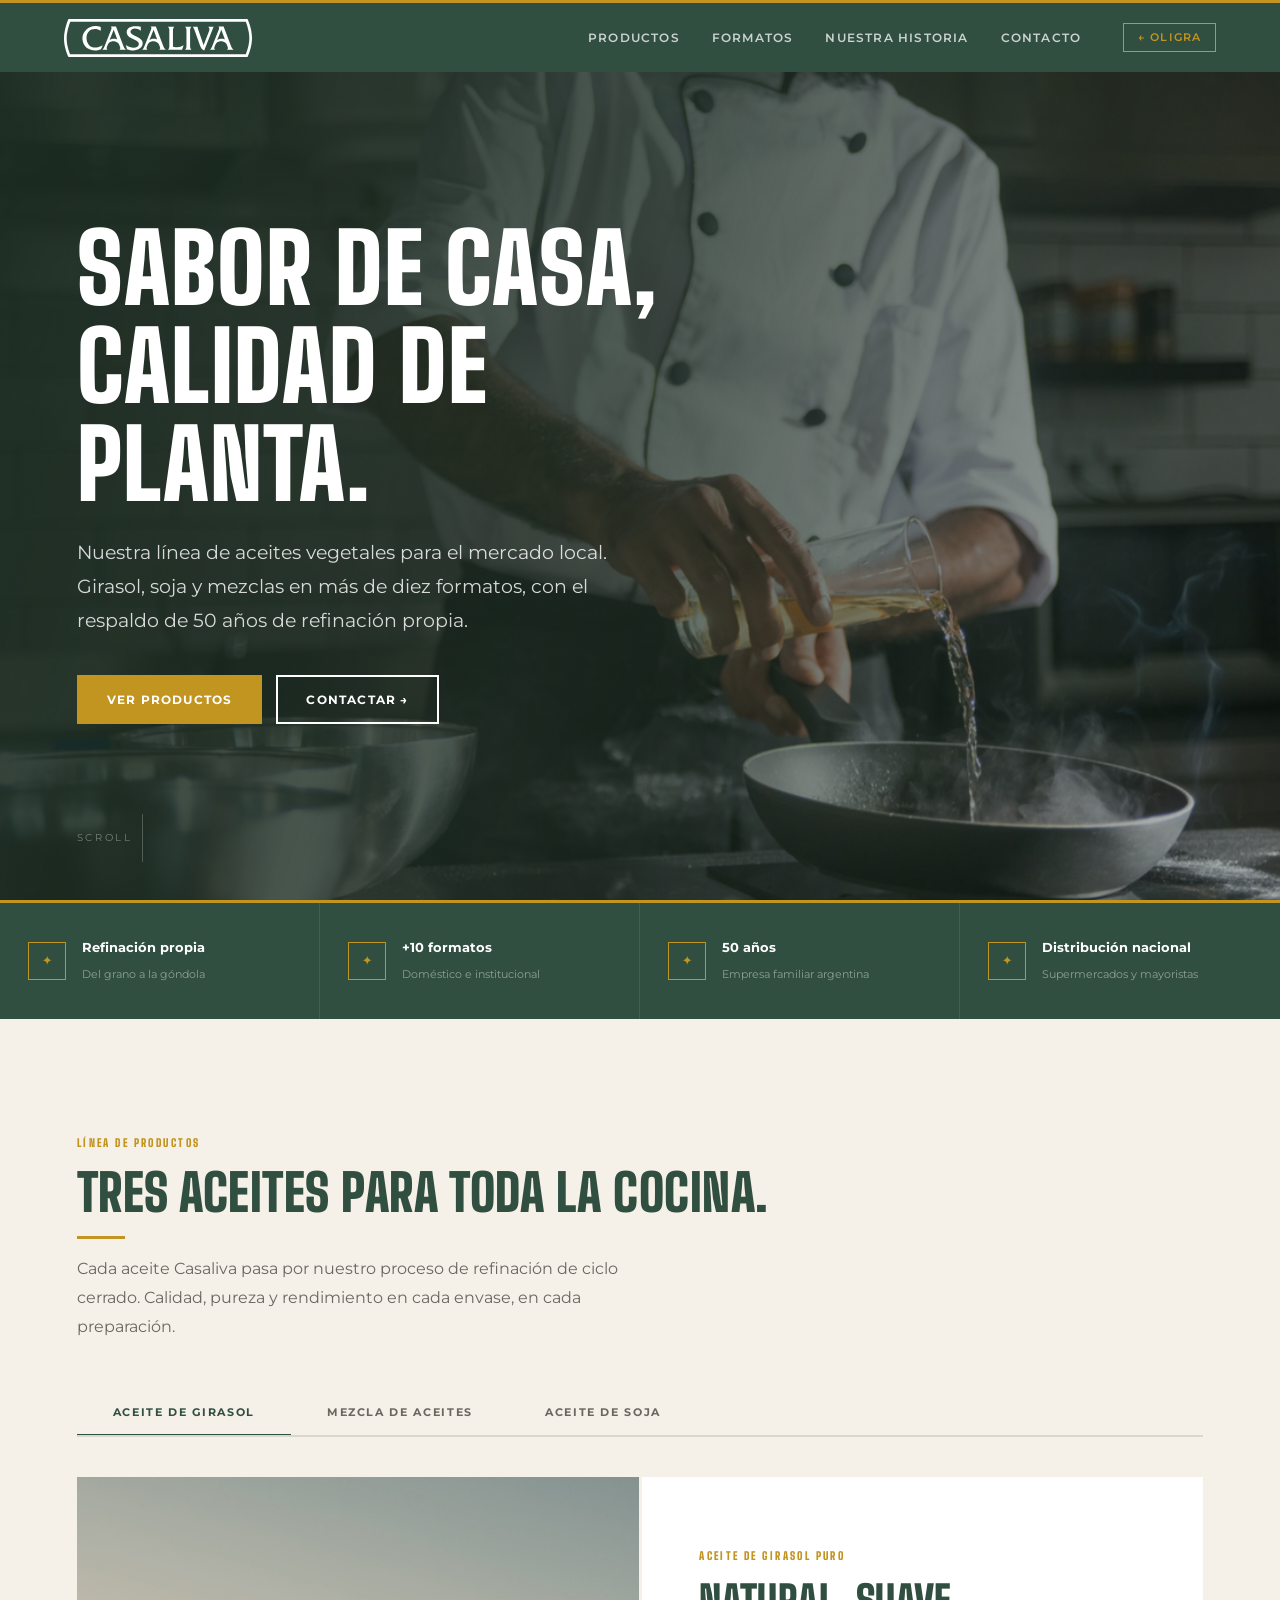
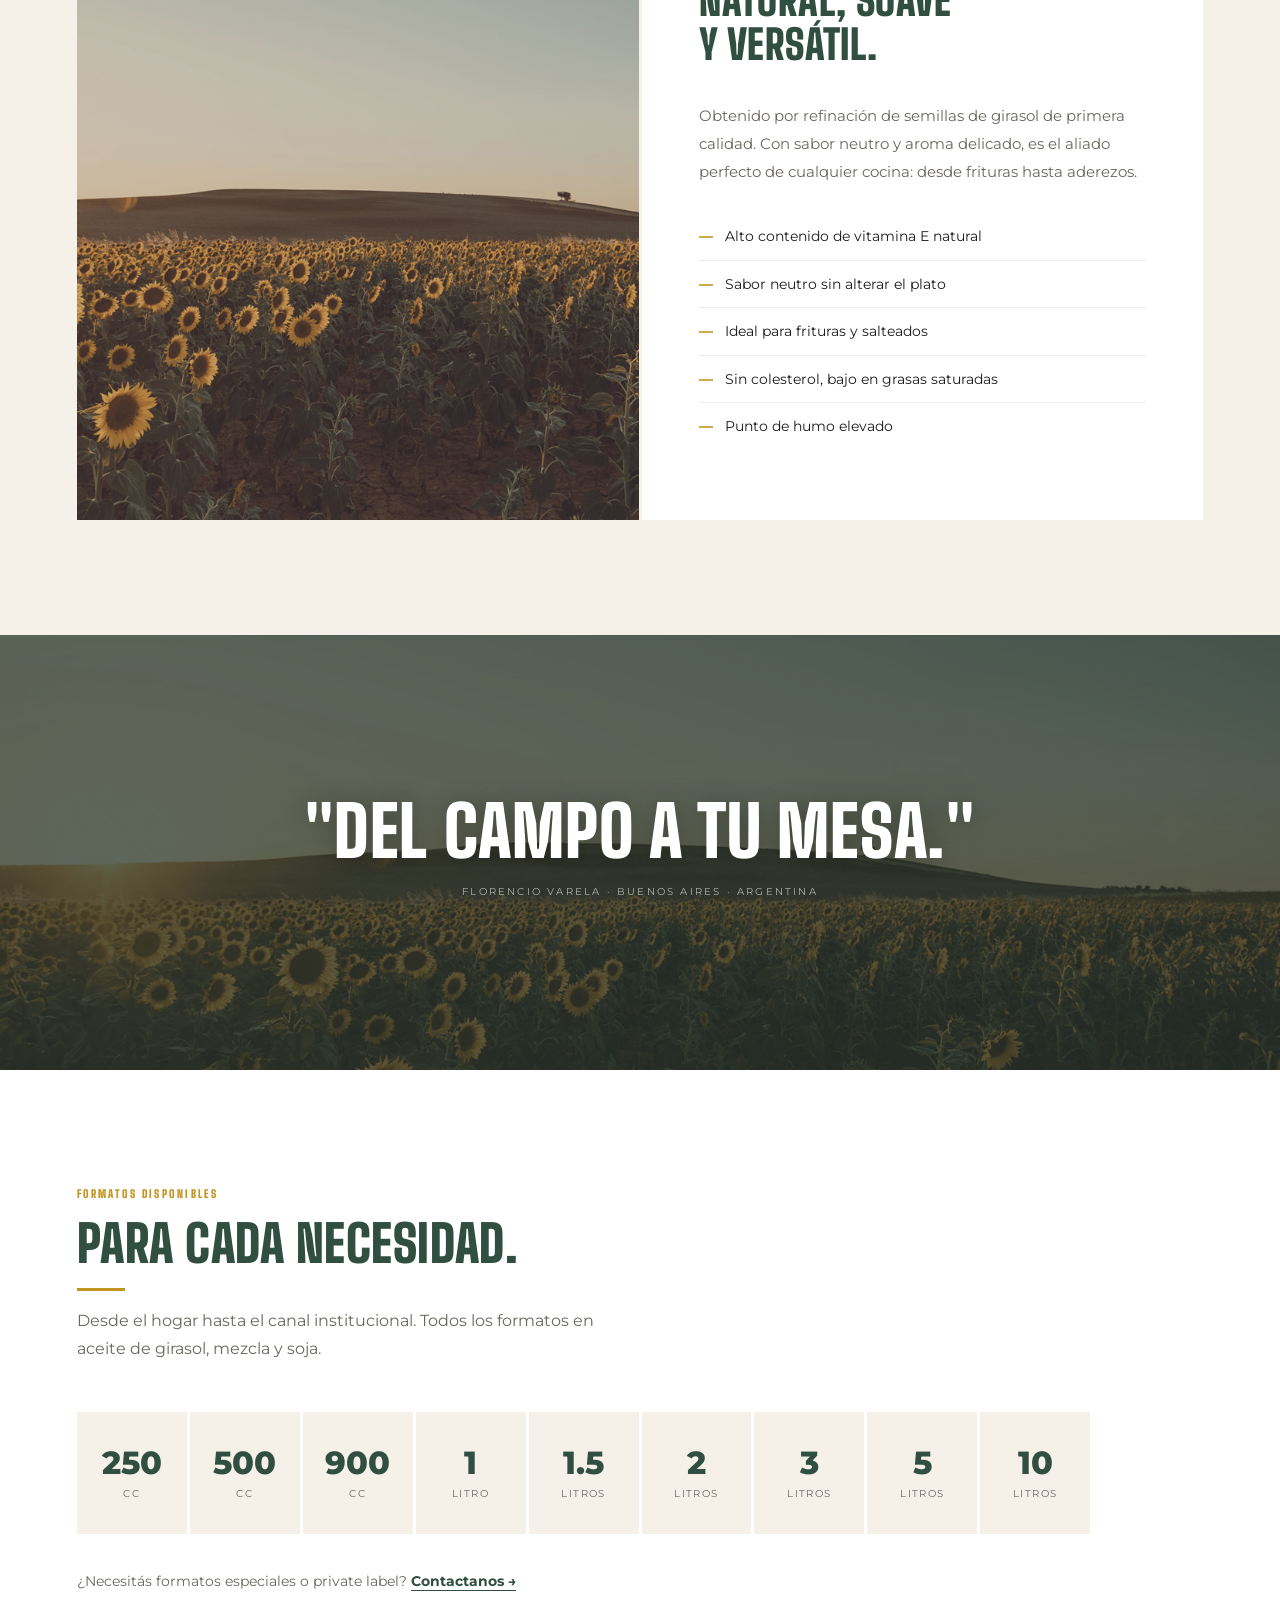
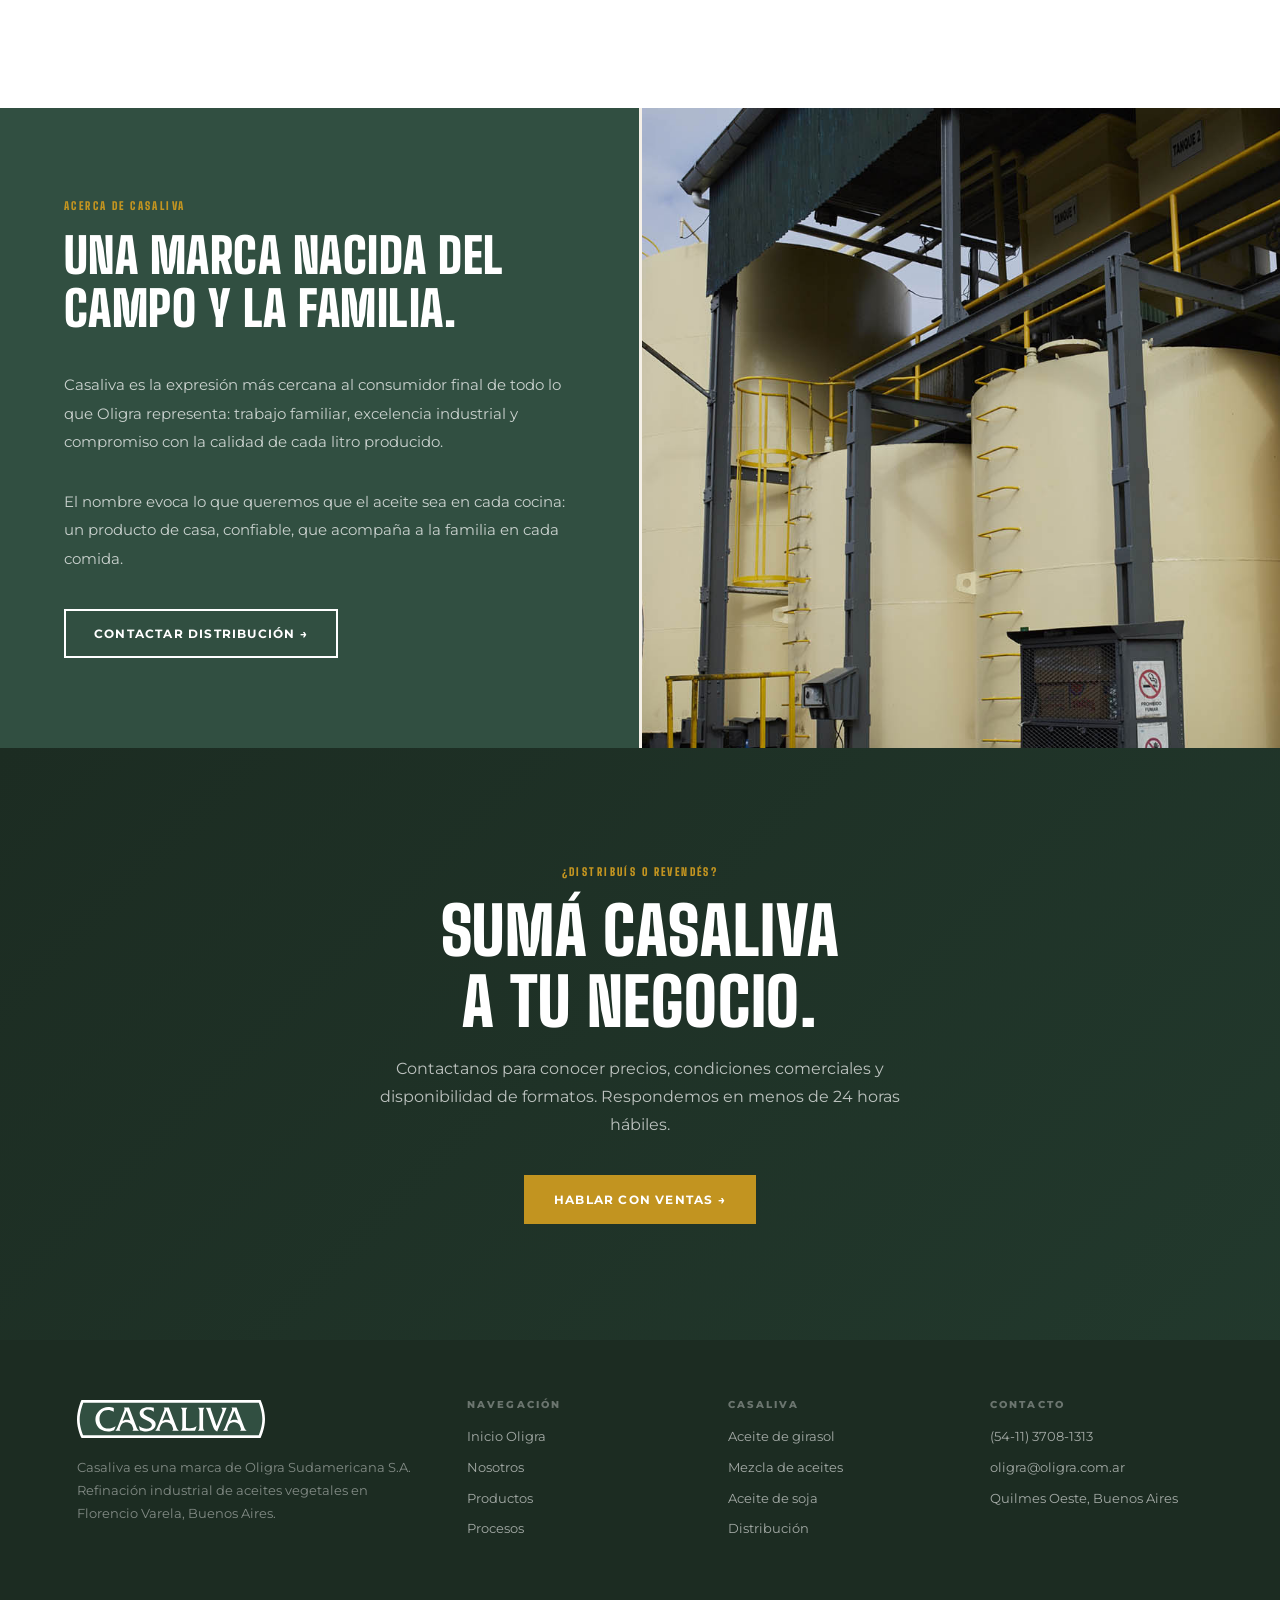
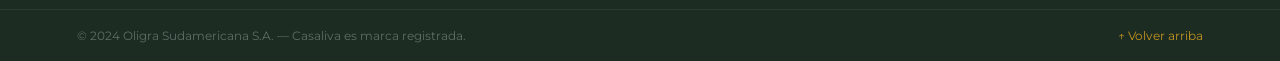
==== commit 5bbddfd6: "Casaliva: header propio con nav interno + boton volver a Oligra + diferenciacion visual" ====
--- a/casaliva.html
+++ b/casaliva.html
@@ -21,12 +21,11 @@
     </a>
     <button class="menu-toggle" aria-label="Abrir menú" aria-expanded="false">☰</button>
     <nav class="nav">
-      <a href="index.html">Inicio</a>
-      <a href="nosotros.html">Nosotros</a>
-      <a href="index.html#productos">Productos</a>
-      <a href="procesos.html">Procesos</a>
-      <a href="casaliva.html" class="active">Casaliva</a>
-      <a href="index.html#contacto">Contacto</a>
+      <a href="#productos-casaliva">Productos</a>
+      <a href="#formatos-cas">Formatos</a>
+      <a href="#historia-cas">Nuestra historia</a>
+      <a href="#contacto-cas">Contacto</a>
+      <a href="index.html" class="cas-nav-back">← Oligra</a>
     </nav>
   </header>
 
@@ -173,7 +172,7 @@
     </div>
 
     <!-- ═══ FORMATOS ═══ -->
-    <section class="cas-formats section-pad">
+    <section class="cas-formats section-pad" id="formatos-cas">
       <div class="section-title reveal">
         <span class="eyebrow">Formatos disponibles</span>
         <h2>Para cada necesidad.</h2>
@@ -223,7 +222,7 @@
     </section>
 
     <!-- ═══ HISTORIA ═══ -->
-    <div class="cas-story">
+    <div class="cas-story" id="historia-cas">
       <div class="cas-story-text reveal">
         <span class="eyebrow">Acerca de Casaliva</span>
         <h2>Una marca nacida del campo y la familia.</h2>
@@ -237,7 +236,7 @@
     </div>
 
     <!-- ═══ CTA DISTRIBUCIÓN ═══ -->
-    <div class="cas-cta section-pad">
+    <div class="cas-cta section-pad" id="contacto-cas">
       <span class="eyebrow">¿Distribuís o revendés?</span>
       <h2>Sumá Casaliva<br>a tu negocio.</h2>
       <p>Contactanos para conocer precios, condiciones comerciales y disponibilidad de formatos. Respondemos en menos de 24 horas hábiles.</p>
--- a/assets/css/casaliva.css
+++ b/assets/css/casaliva.css
@@ -39,21 +39,44 @@
 }
 
 /* ── OVERRIDES GLOBALES ─────────────────────────── */
+body.page-casaliva                         { background: var(--cas-cream); }
 body.page-casaliva #pageOverlay            { background: var(--cas-green); }
-body.page-casaliva .site-header            { background: var(--cas-green); }
-body.page-casaliva .nav a.active           { color: var(--cas-gold); }
-body.page-casaliva .nav a:hover            { color: var(--cas-gold); }
+body.page-casaliva .site-header            { background: var(--cas-green); border-top: 3px solid var(--cas-gold); }
+body.page-casaliva .nav a                  { color: rgba(255,255,255,0.75); }
+body.page-casaliva .nav a:hover            { color: #fff; }
 body.page-casaliva .btn.primary            { background: var(--cas-gold); border-color: var(--cas-gold); color: #fff; }
 body.page-casaliva .btn.primary:hover      { background: transparent; color: var(--cas-gold); }
-body.page-casaliva .eyebrow                { color: var(--cas-gold); }
-body.page-casaliva .section-title h2       { font-family: var(--cas-serif); color: var(--cas-green); }
+body.page-casaliva .eyebrow                { color: var(--cas-gold); font-family: var(--cas-serif); font-weight: 900; letter-spacing: .22em; }
+body.page-casaliva .section-title          { text-align: left; }
+body.page-casaliva .section-title h2       { font-family: var(--cas-serif); color: var(--cas-green); padding-bottom: 20px; position: relative; }
+body.page-casaliva .section-title h2::after {
+  content: ''; position: absolute; left: 0; bottom: 0;
+  width: 48px; height: 3px; background: var(--cas-gold);
+}
+body.page-casaliva .section-title p        { color: var(--muted); max-width: 560px; }
 
 /* Logo SVG en header */
 .casaliva-logo-svg { height: 38px; width: auto; display: block; }
+
+/* Botón volver a Oligra */
+.cas-nav-back {
+  margin-left: 10px !important;
+  padding: 5px 14px !important;
+  border: 1.5px solid var(--cas-gold) !important;
+  color: var(--cas-gold) !important;
+  font-size: 11px !important;
+  letter-spacing: .1em;
+  transition: background .2s, color .2s !important;
+}
+.cas-nav-back:hover {
+  background: var(--cas-gold) !important;
+  color: #fff !important;
+}
 
 /* Nav móvil con color casaliva */
 @media (max-width: 900px) {
   body.page-casaliva .nav { background: var(--cas-green); }
+  .cas-nav-back { margin-left: 0 !important; }
 }
 
 /* ── HERO ─────────────────────────────────────── */
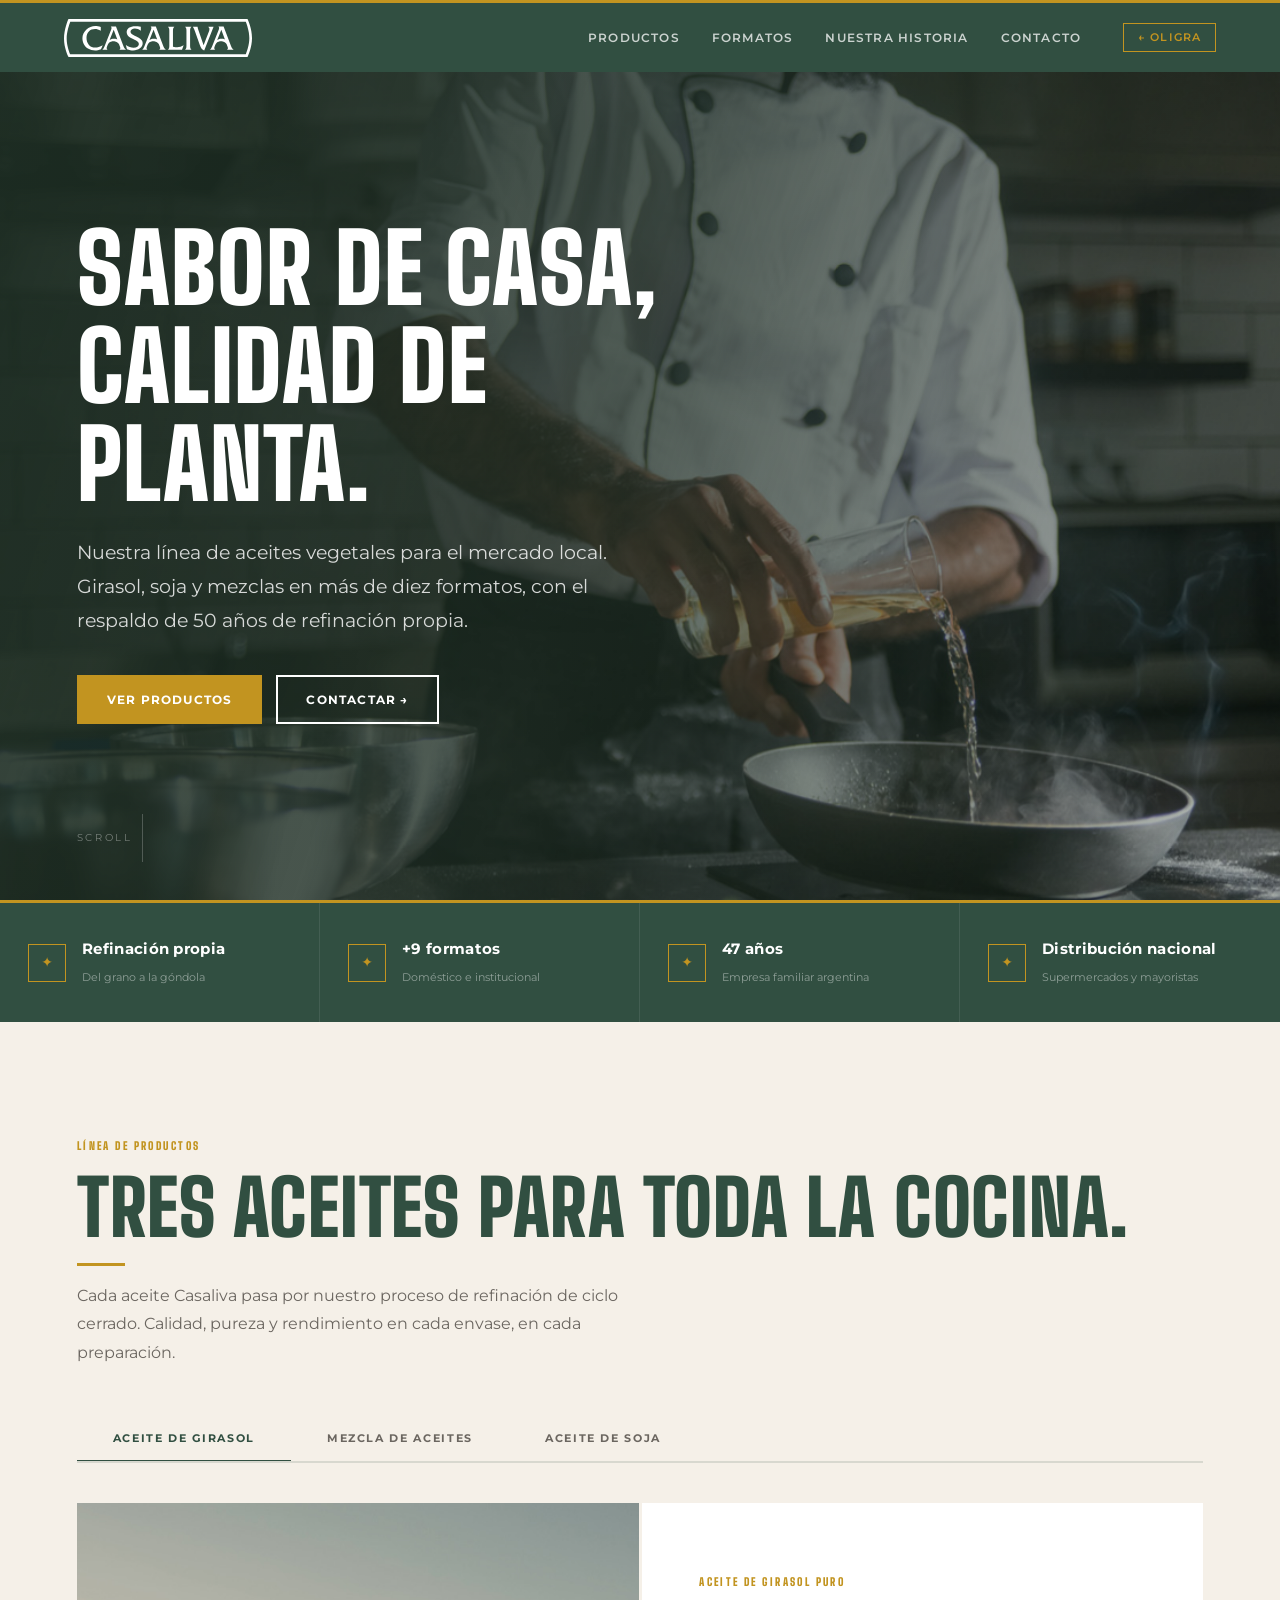
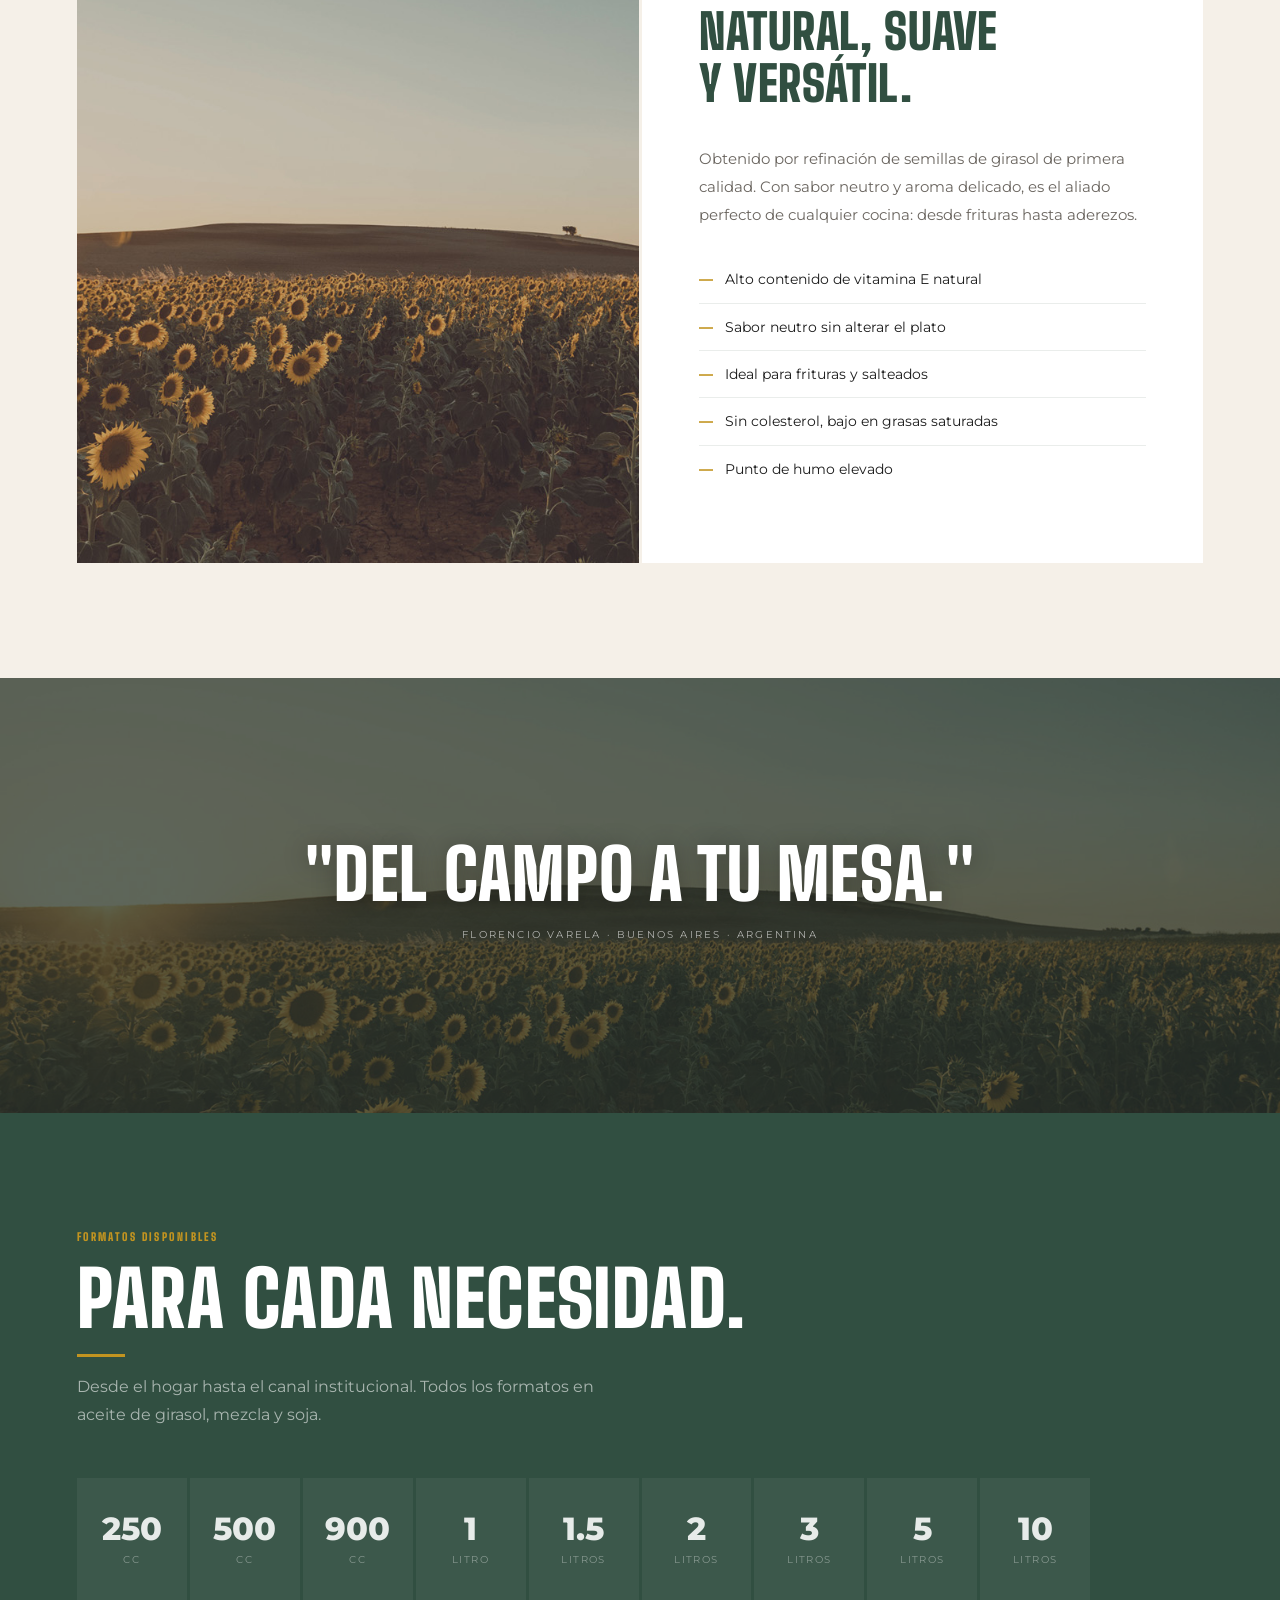
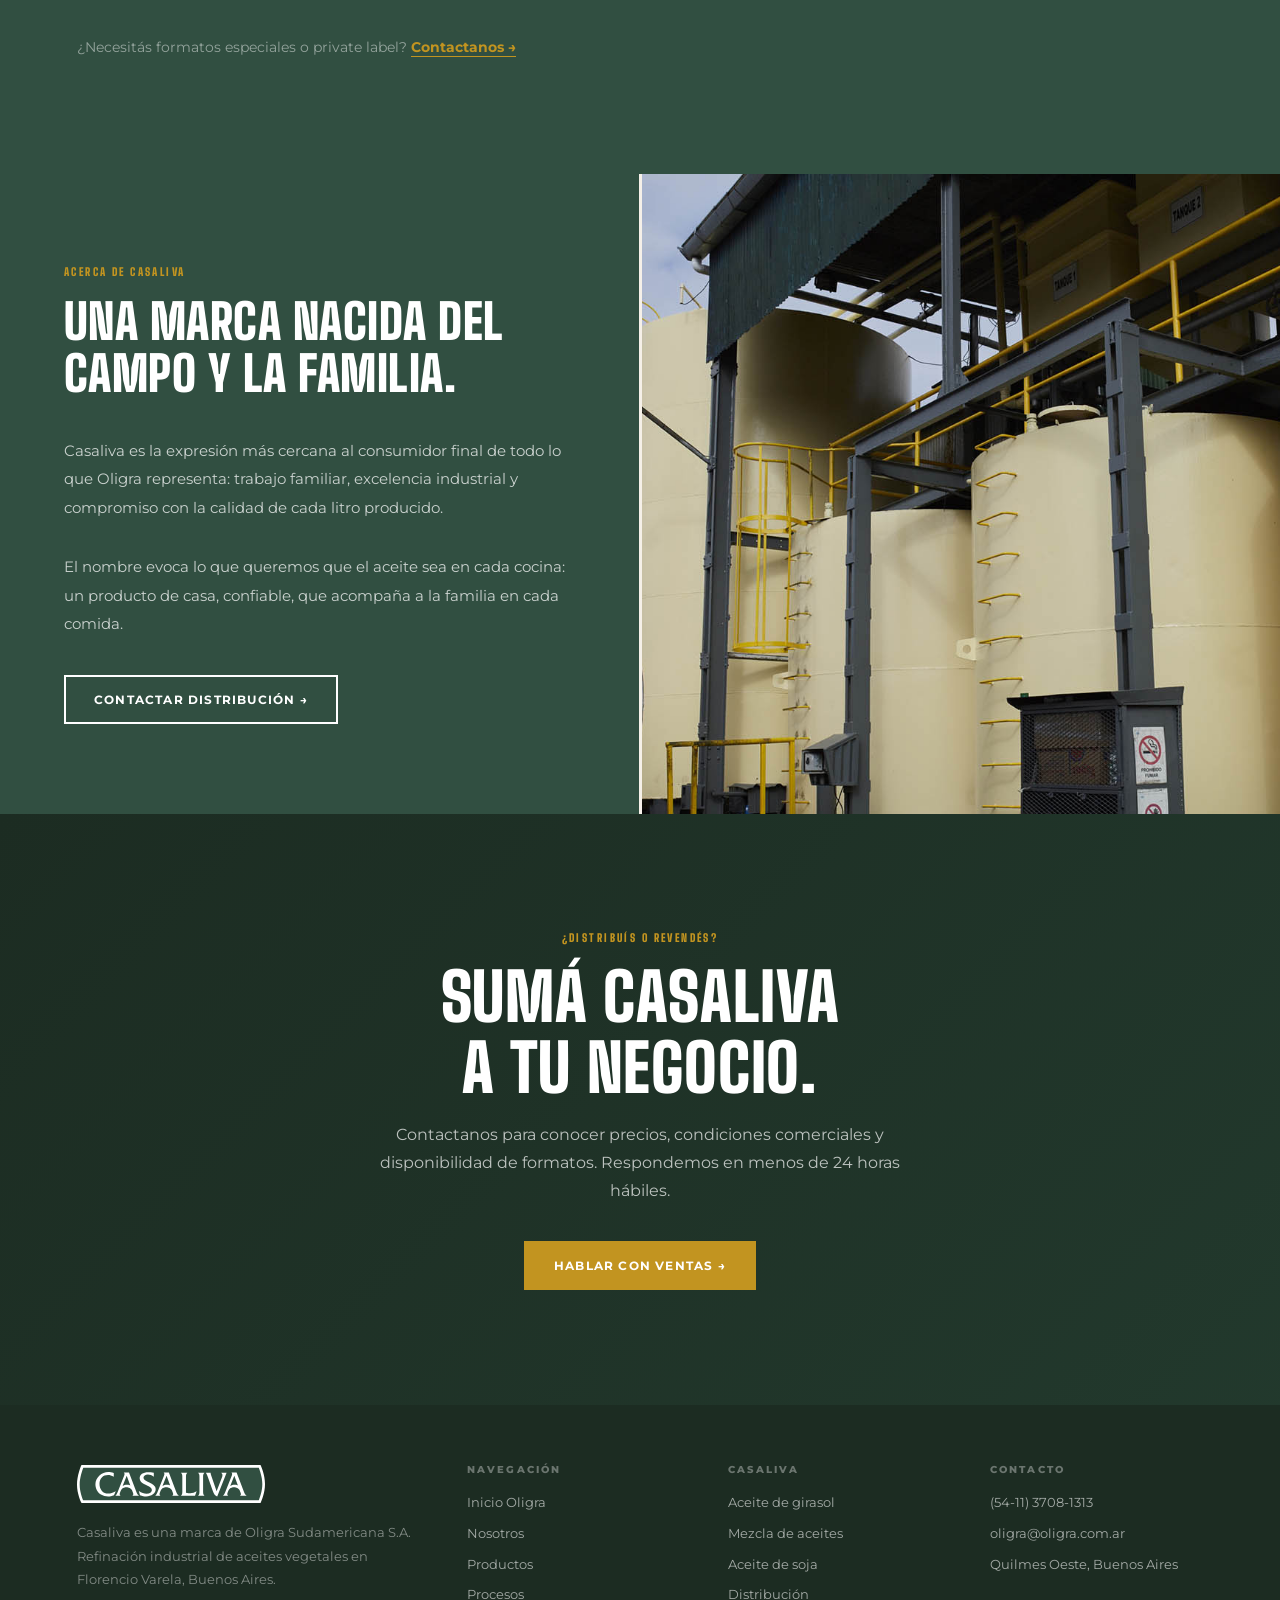
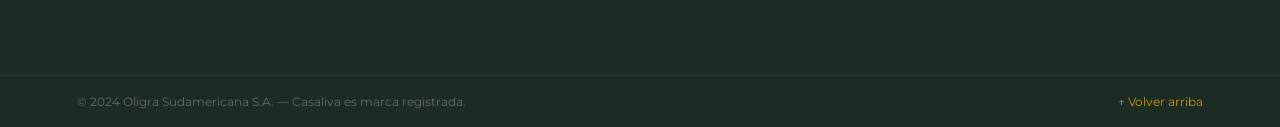
==== commit 5c726c76: "Casaliva: diferenciacion visual profunda — formatos verde, titulos XL, reveal cinematico, cursor glo" ====
--- a/casaliva.html
+++ b/casaliva.html
@@ -37,6 +37,7 @@
         <img src="assets/img/slide_home_02_1500.jpg" alt="">
       </div>
       <div class="cas-hero-overlay"></div>
+      <div class="cas-hero-glow" id="casGlow"></div>
       <div class="cas-hero-particles" id="casParticles"></div>
 
       <div class="cas-hero-content">
@@ -326,6 +327,61 @@
         }
       }, { passive: true });
     })();
+
+    /* ── CURSOR GLOW EN HERO ── */
+    (function () {
+      var hero = document.querySelector('.cas-hero');
+      var glow = document.getElementById('casGlow');
+      if (!hero || !glow) return;
+      hero.addEventListener('mousemove', function (e) {
+        var r = hero.getBoundingClientRect();
+        var x = e.clientX - r.left, y = e.clientY - r.top;
+        glow.style.background = 'radial-gradient(circle 380px at ' + x + 'px ' + y + 'px, rgba(194,148,32,0.18) 0%, transparent 70%)';
+      });
+      hero.addEventListener('mouseleave', function () { glow.style.background = 'none'; });
+    })();
+
+    /* ── COUNTER ANIMADO EN STRIP ── */
+    (function () {
+      var strip = document.querySelector('.cas-strip');
+      if (!strip) return;
+      var done = false;
+      function animCount(el, target, prefix, suffix, dur) {
+        var t0 = performance.now();
+        (function tick(now) {
+          var p = Math.min((now - t0) / dur, 1);
+          var e = 1 - Math.pow(1 - p, 3);
+          el.textContent = prefix + Math.round(e * target) + suffix;
+          if (p < 1) requestAnimationFrame(tick);
+        })(performance.now());
+      }
+      var obs = new IntersectionObserver(function (entries) {
+        if (done || !entries[0].isIntersecting) return;
+        done = true;
+        strip.querySelectorAll('.cas-strip-text strong').forEach(function (el) {
+          var m = el.textContent.match(/^(\+?)(\d+)(.*)$/);
+          if (!m) return;
+          animCount(el, parseInt(m[2]), m[1], m[3], 1600);
+        });
+      }, { threshold: 0.6 });
+      obs.observe(strip);
+    })();
+
+    /* ── STAGGER EN FORMAT CARDS ── */
+    (function () {
+      var cards = document.querySelectorAll('.cas-format-card');
+      var obs = new IntersectionObserver(function (entries) {
+        entries.forEach(function (entry) {
+          if (!entry.isIntersecting) return;
+          var i = Array.from(cards).indexOf(entry.target);
+          setTimeout(function () {
+            entry.target.classList.add('visible');
+          }, i * 55);
+          obs.unobserve(entry.target);
+        });
+      }, { threshold: 0.15 });
+      cards.forEach(function (c) { obs.observe(c); });
+    })();
   </script>
 </body>
 </html>
--- a/assets/css/casaliva.css
+++ b/assets/css/casaliva.css
@@ -339,6 +339,64 @@
 body.page-casaliva .footer-col a:hover { color: var(--cas-gold); }
 body.page-casaliva .footer-bottom a { color: var(--cas-gold); }
 
+/* ── REVEAL — override Oligra's translateY(20px) ─ */
+body.page-casaliva .reveal {
+  opacity: 0;
+  transform: translateY(48px) scale(0.97) !important;
+  transition: opacity .9s cubic-bezier(0.22,1,0.36,1),
+              transform .9s cubic-bezier(0.22,1,0.36,1) !important;
+}
+body.page-casaliva .reveal.visible {
+  opacity: 1 !important;
+  transform: none !important;
+}
+body.page-casaliva .reveal-delay-1 { transition-delay: .12s !important; }
+body.page-casaliva .reveal-delay-2 { transition-delay: .24s !important; }
+body.page-casaliva .reveal-delay-3 { transition-delay: .36s !important; }
+
+/* ── SECTION TITLE — más grande, más impacto ─────── */
+body.page-casaliva .section-title    { max-width: none; }
+body.page-casaliva .section-title h2 { font-size: clamp(40px,6vw,82px); line-height: 1; }
+
+/* ── HERO CURSOR GLOW ───────────────────────────── */
+.cas-hero-glow {
+  position: absolute; inset: 0; z-index: 3; pointer-events: none;
+  transition: background .08s linear;
+}
+
+/* ── FORMATOS — fondo verde oscuro ──────────────── */
+body.page-casaliva .cas-formats { background: var(--cas-green); }
+body.page-casaliva .cas-formats .section-title h2   { color: #fff; }
+body.page-casaliva .cas-formats .section-title h2::after { background: var(--cas-gold); }
+body.page-casaliva .cas-formats .section-title p    { color: rgba(255,255,255,0.58); }
+body.page-casaliva .cas-formats .cas-formats-note   { color: rgba(255,255,255,0.48); }
+body.page-casaliva .cas-formats .cas-formats-note a { color: var(--cas-gold); border-bottom-color: var(--cas-gold); }
+body.page-casaliva .cas-formats .cas-formats-note a:hover { color: #fff; border-color: #fff; }
+.cas-format-card {
+  background: rgba(255,255,255,0.05);
+  border-top: 3px solid transparent;
+  transition: background .28s, border-color .28s, transform .28s, box-shadow .28s;
+}
+.cas-format-card:hover {
+  background: var(--cas-gold);
+  border-top-color: rgba(255,255,255,0.35);
+  transform: translateY(-6px);
+  box-shadow: 0 16px 40px rgba(0,0,0,0.3);
+}
+.cas-format-size { color: rgba(255,255,255,0.88); }
+.cas-format-card:hover .cas-format-size { color: #fff; }
+.cas-format-unit { color: rgba(255,255,255,0.38); }
+.cas-format-card:hover .cas-format-unit { color: rgba(255,255,255,0.75); }
+
+/* ── STRIP — iconos más grandes ─────────────────── */
+.cas-strip-icon { font-size: 14px; }
+.cas-strip-text strong { font-size: 15px; letter-spacing: .02em; }
+.cas-strip-item { transition: background .25s, transform .25s; }
+.cas-strip-item:hover { transform: translateY(-2px); }
+
+/* ── PRODUCTS tab panel body ─────────────────────── */
+.cas-panel-body h3 { font-size: clamp(28px,3.8vw,54px); }
+
 /* ── RESPONSIVE ───────────────────────────────── */
 @media (max-width: 1000px) {
   .cas-panel { grid-template-columns: 1fr; }
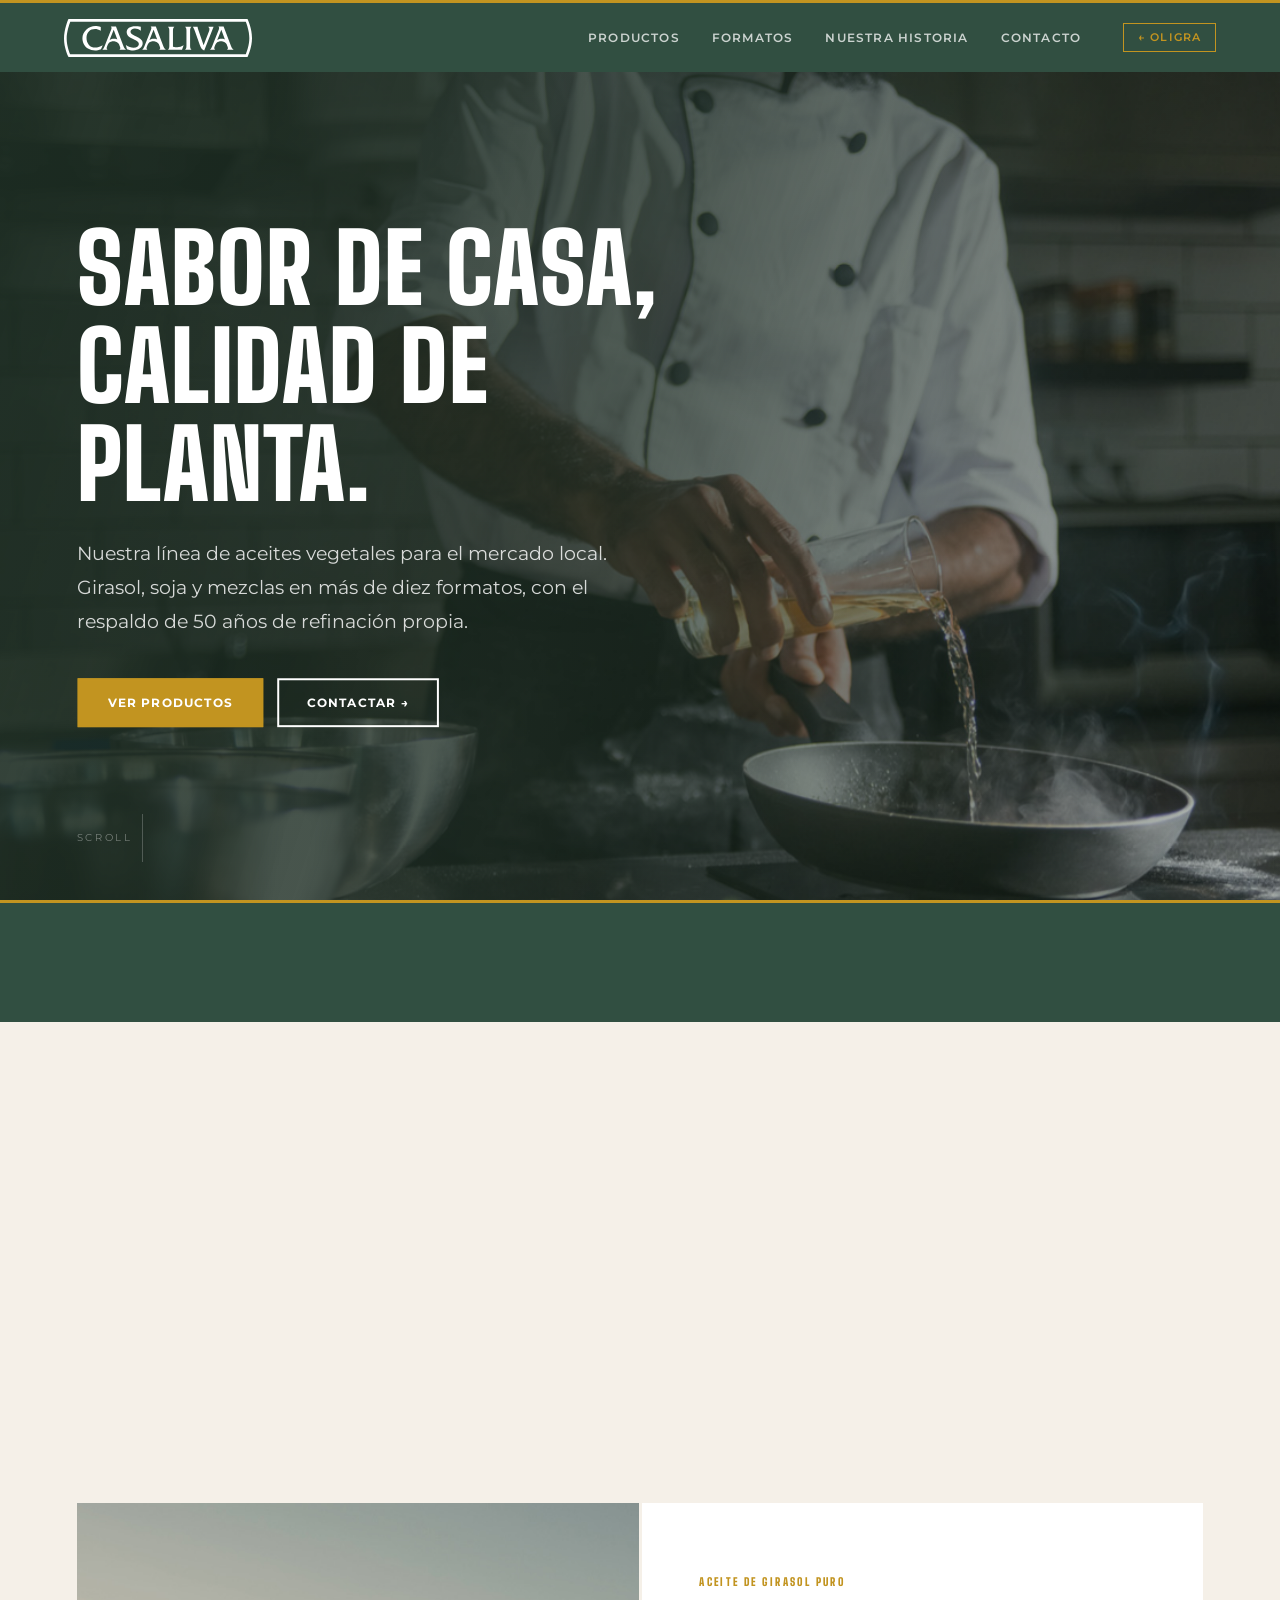
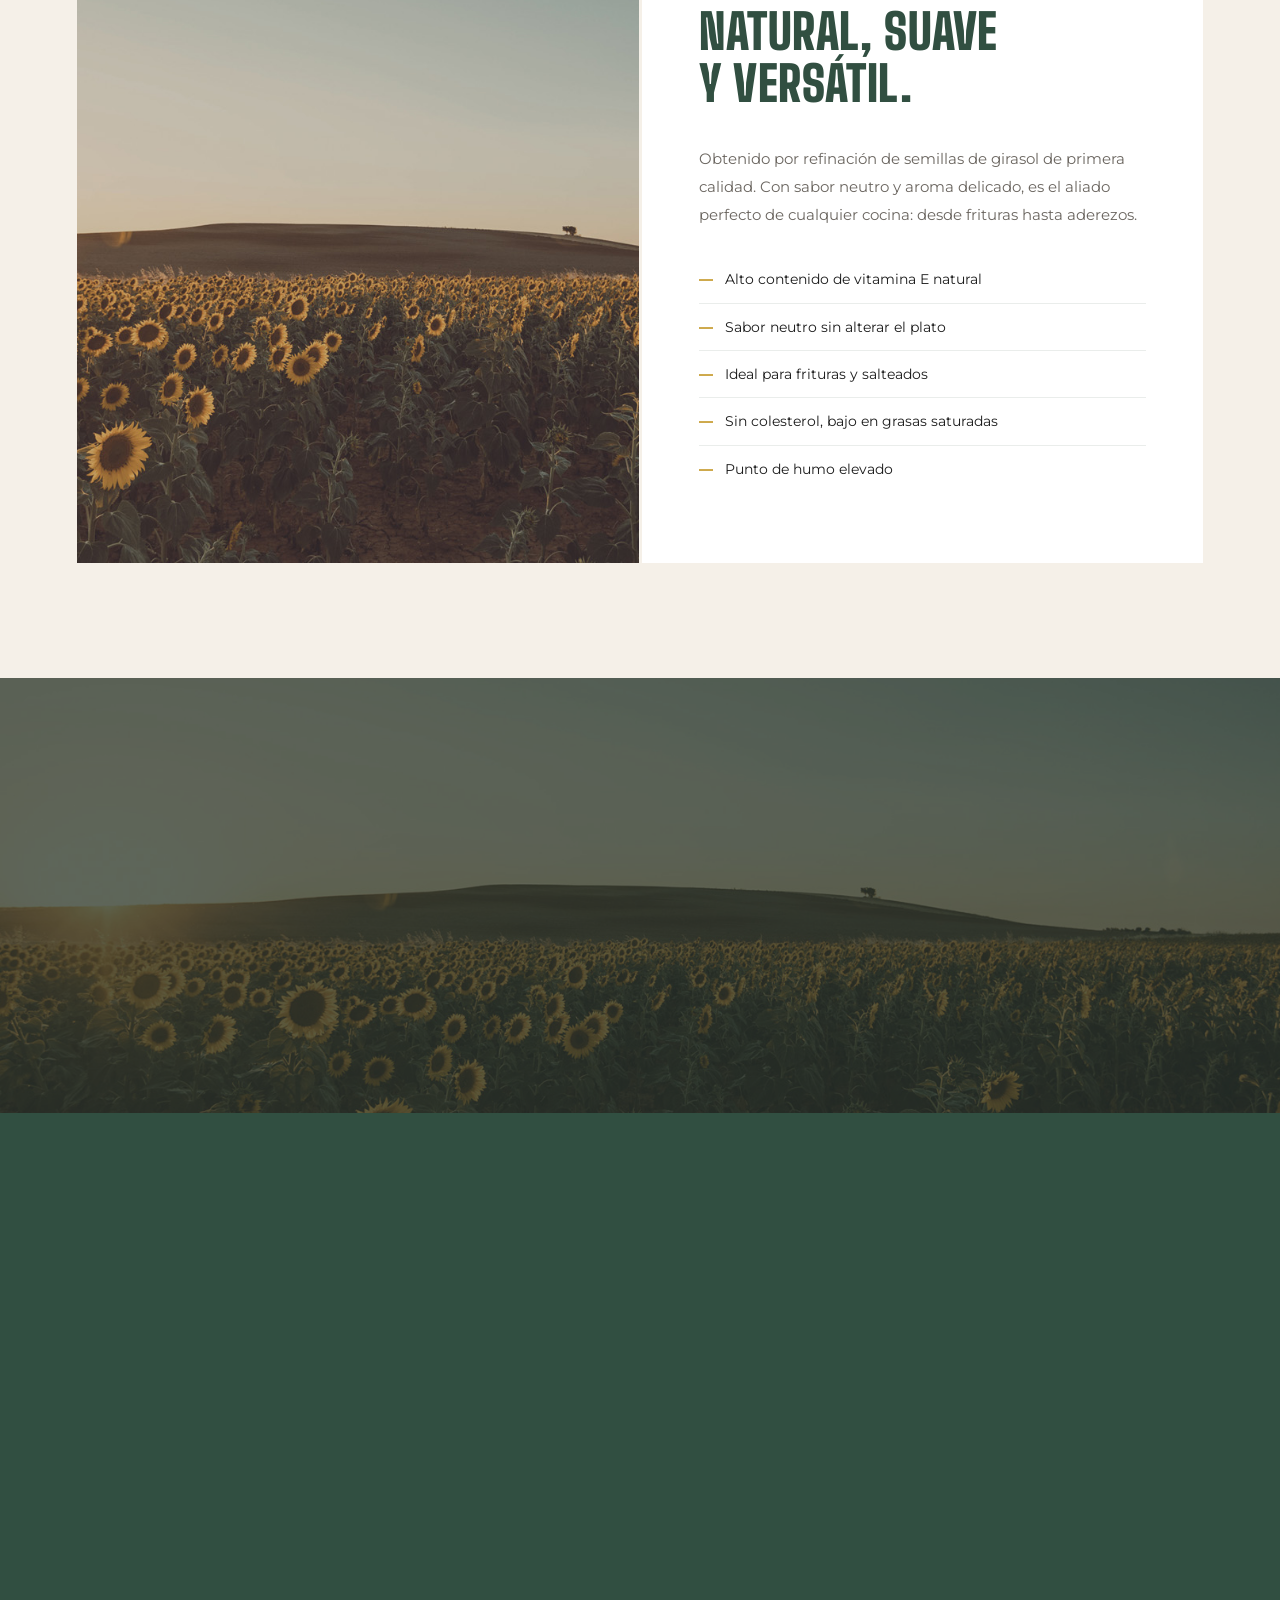
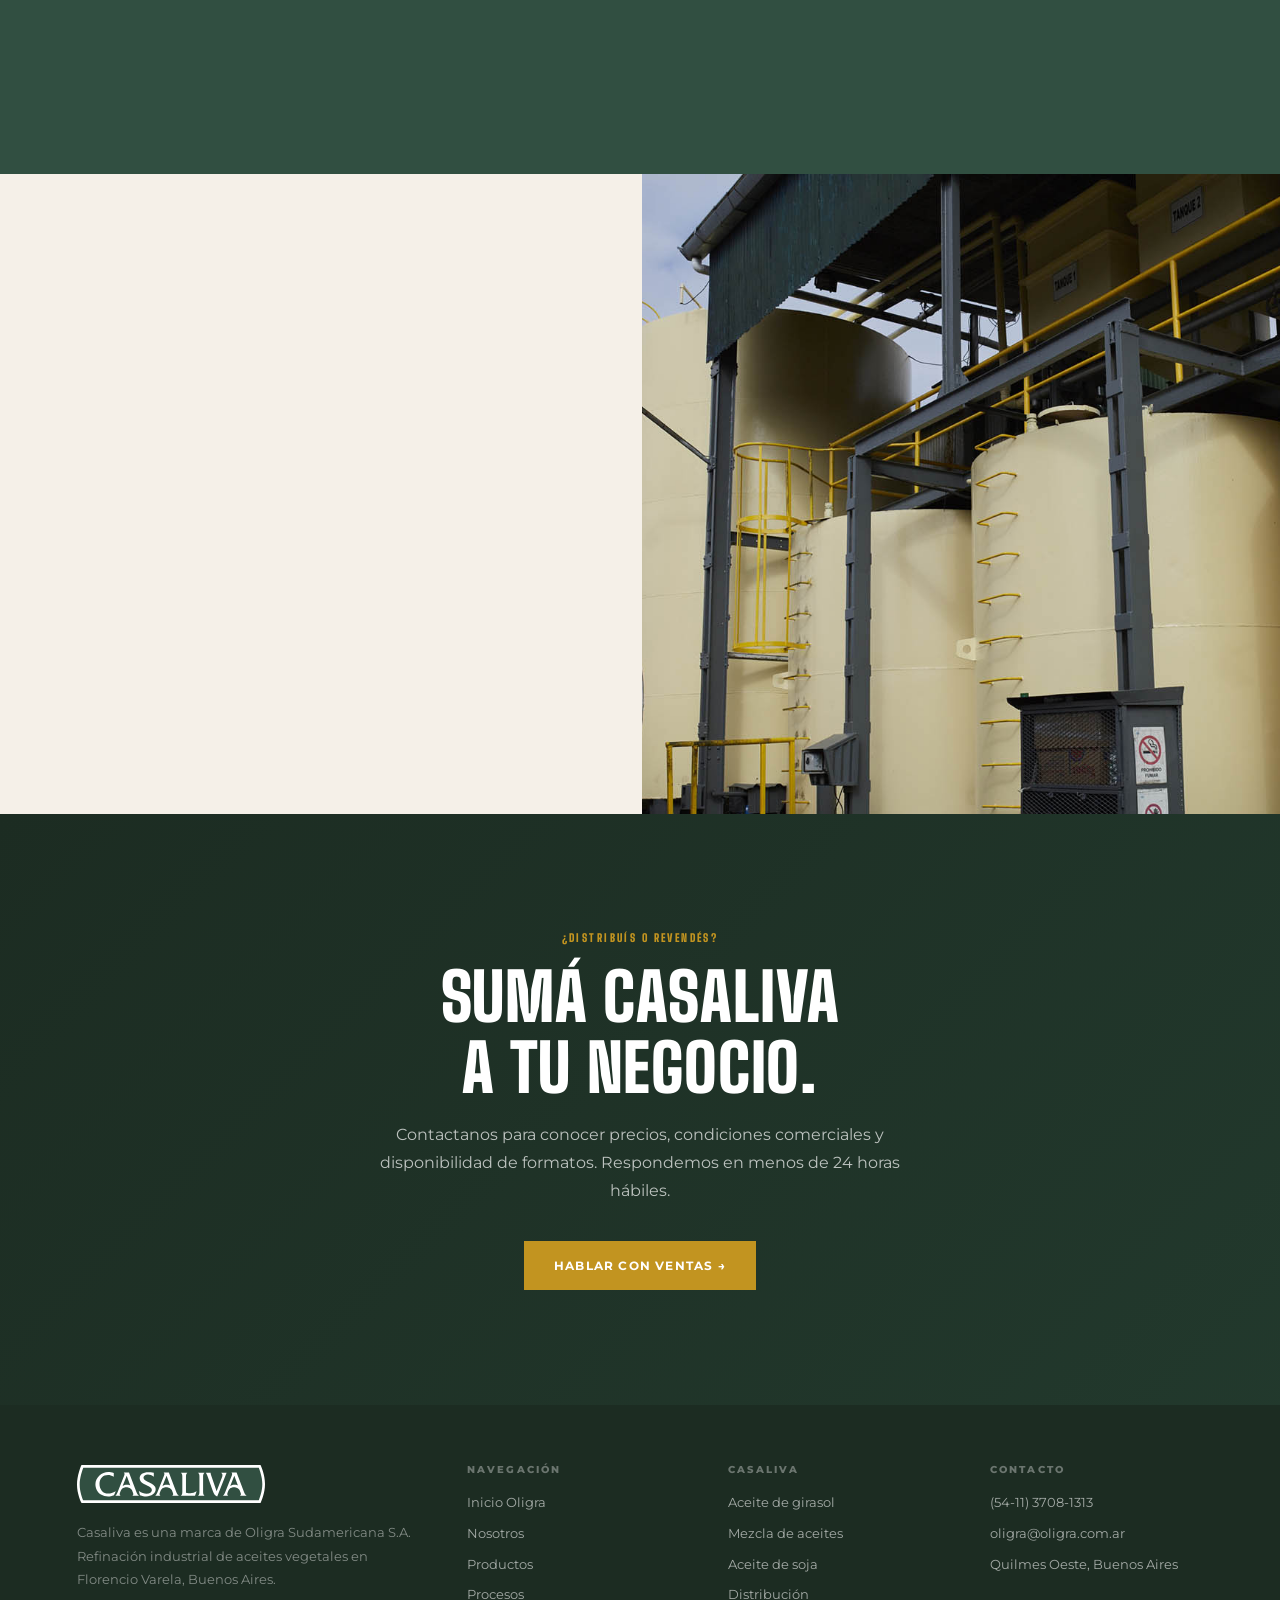
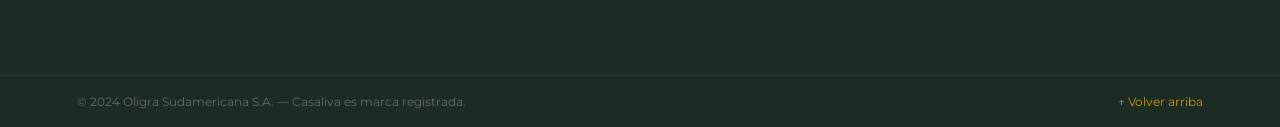
==== commit a2bf61f4: "Animaciones bidireccionales — se retraen al hacer scroll hacia arriba en toda la web" ====
--- a/casaliva.html
+++ b/casaliva.html
@@ -369,15 +369,19 @@
 
     /* ── STAGGER EN FORMAT CARDS ── */
     (function () {
-      var cards = document.querySelectorAll('.cas-format-card');
+      var cards = Array.from(document.querySelectorAll('.cas-format-card'));
+      var timers = [];
       var obs = new IntersectionObserver(function (entries) {
         entries.forEach(function (entry) {
-          if (!entry.isIntersecting) return;
-          var i = Array.from(cards).indexOf(entry.target);
-          setTimeout(function () {
-            entry.target.classList.add('visible');
-          }, i * 55);
-          obs.unobserve(entry.target);
+          var i = cards.indexOf(entry.target);
+          if (entry.isIntersecting) {
+            timers[i] = setTimeout(function () {
+              entry.target.classList.add('visible');
+            }, i * 55);
+          } else {
+            clearTimeout(timers[i]);
+            entry.target.classList.remove('visible');
+          }
         });
       }, { threshold: 0.15 });
       cards.forEach(function (c) { obs.observe(c); });
--- a/assets/css/casaliva.css
+++ b/assets/css/casaliva.css
@@ -375,9 +375,16 @@
 .cas-format-card {
   background: rgba(255,255,255,0.05);
   border-top: 3px solid transparent;
-  transition: background .28s, border-color .28s, transform .28s, box-shadow .28s;
-}
-.cas-format-card:hover {
+  opacity: 0;
+  transform: translateY(24px);
+  transition: background .28s, border-color .28s, box-shadow .28s,
+              opacity .5s cubic-bezier(0.22,1,0.36,1), transform .5s cubic-bezier(0.22,1,0.36,1);
+}
+.cas-format-card.visible {
+  opacity: 1;
+  transform: none;
+}
+.cas-format-card.visible:hover {
   background: var(--cas-gold);
   border-top-color: rgba(255,255,255,0.35);
   transform: translateY(-6px);
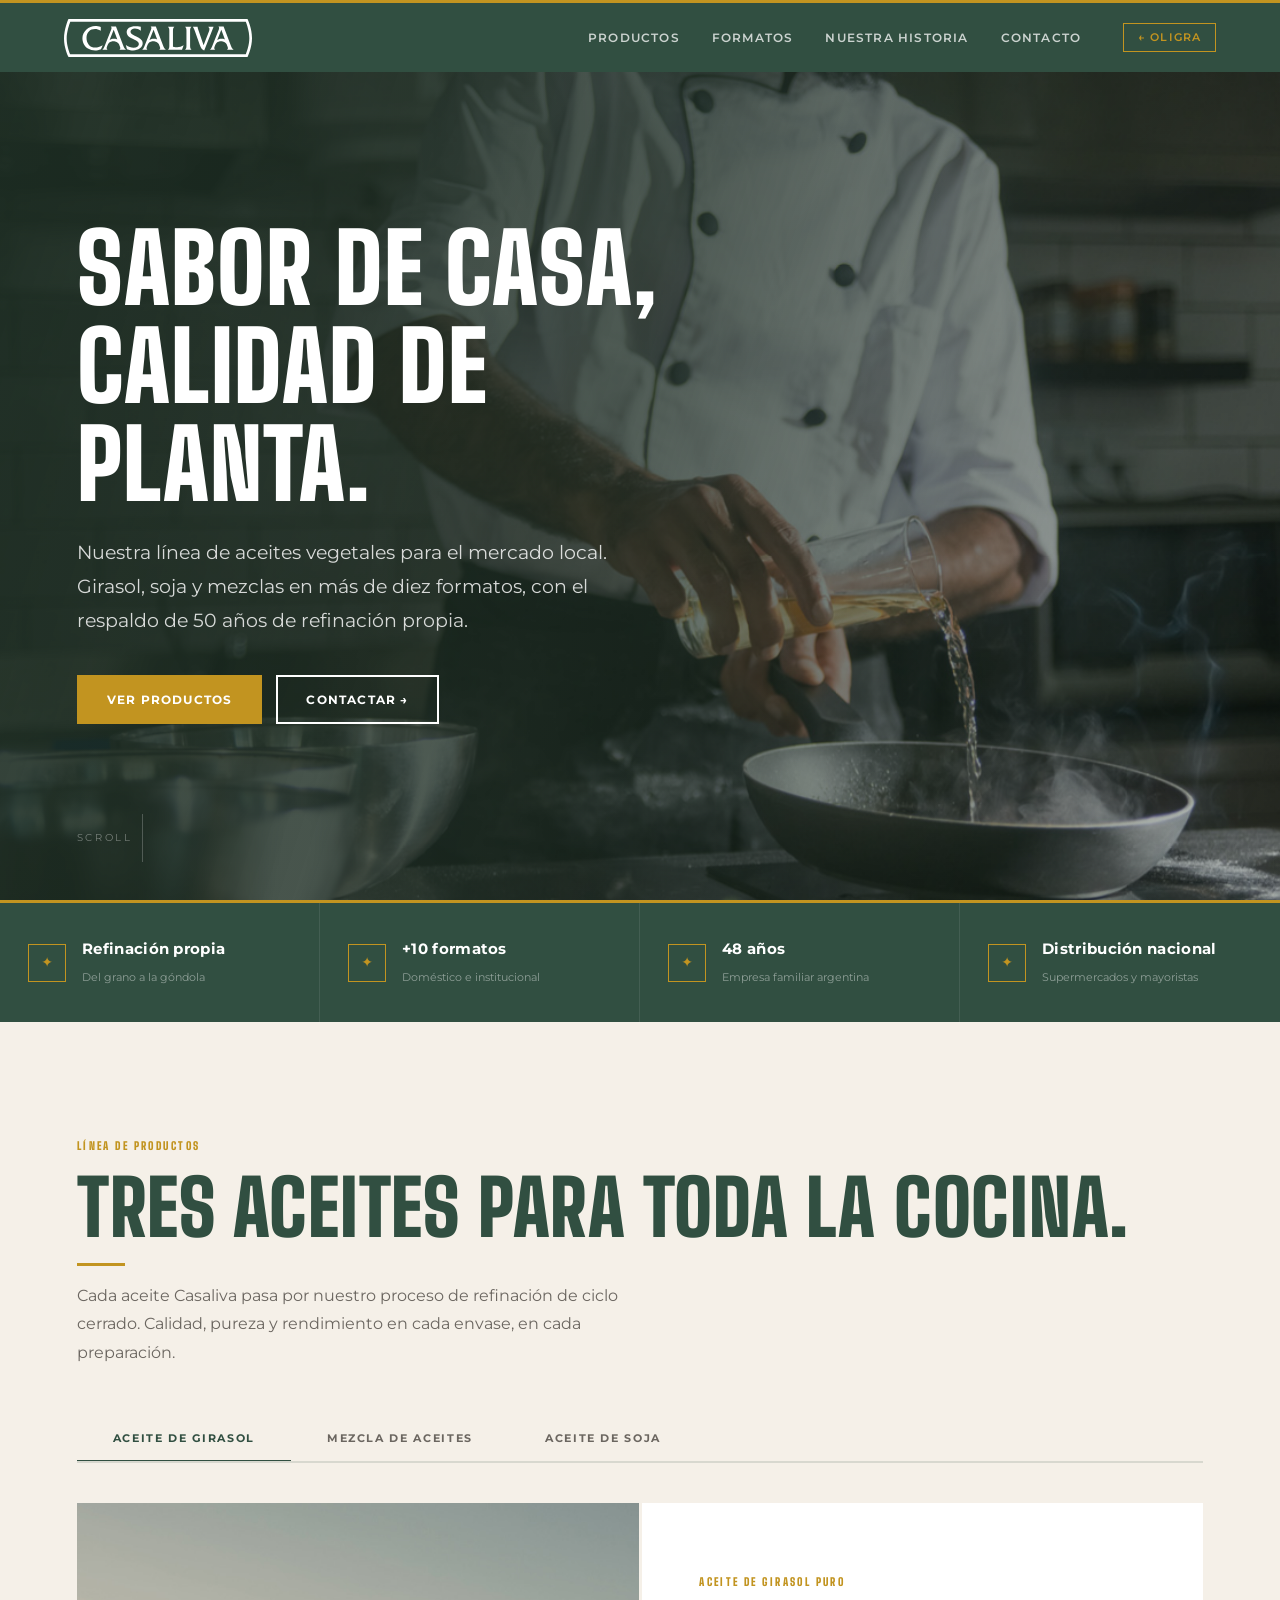
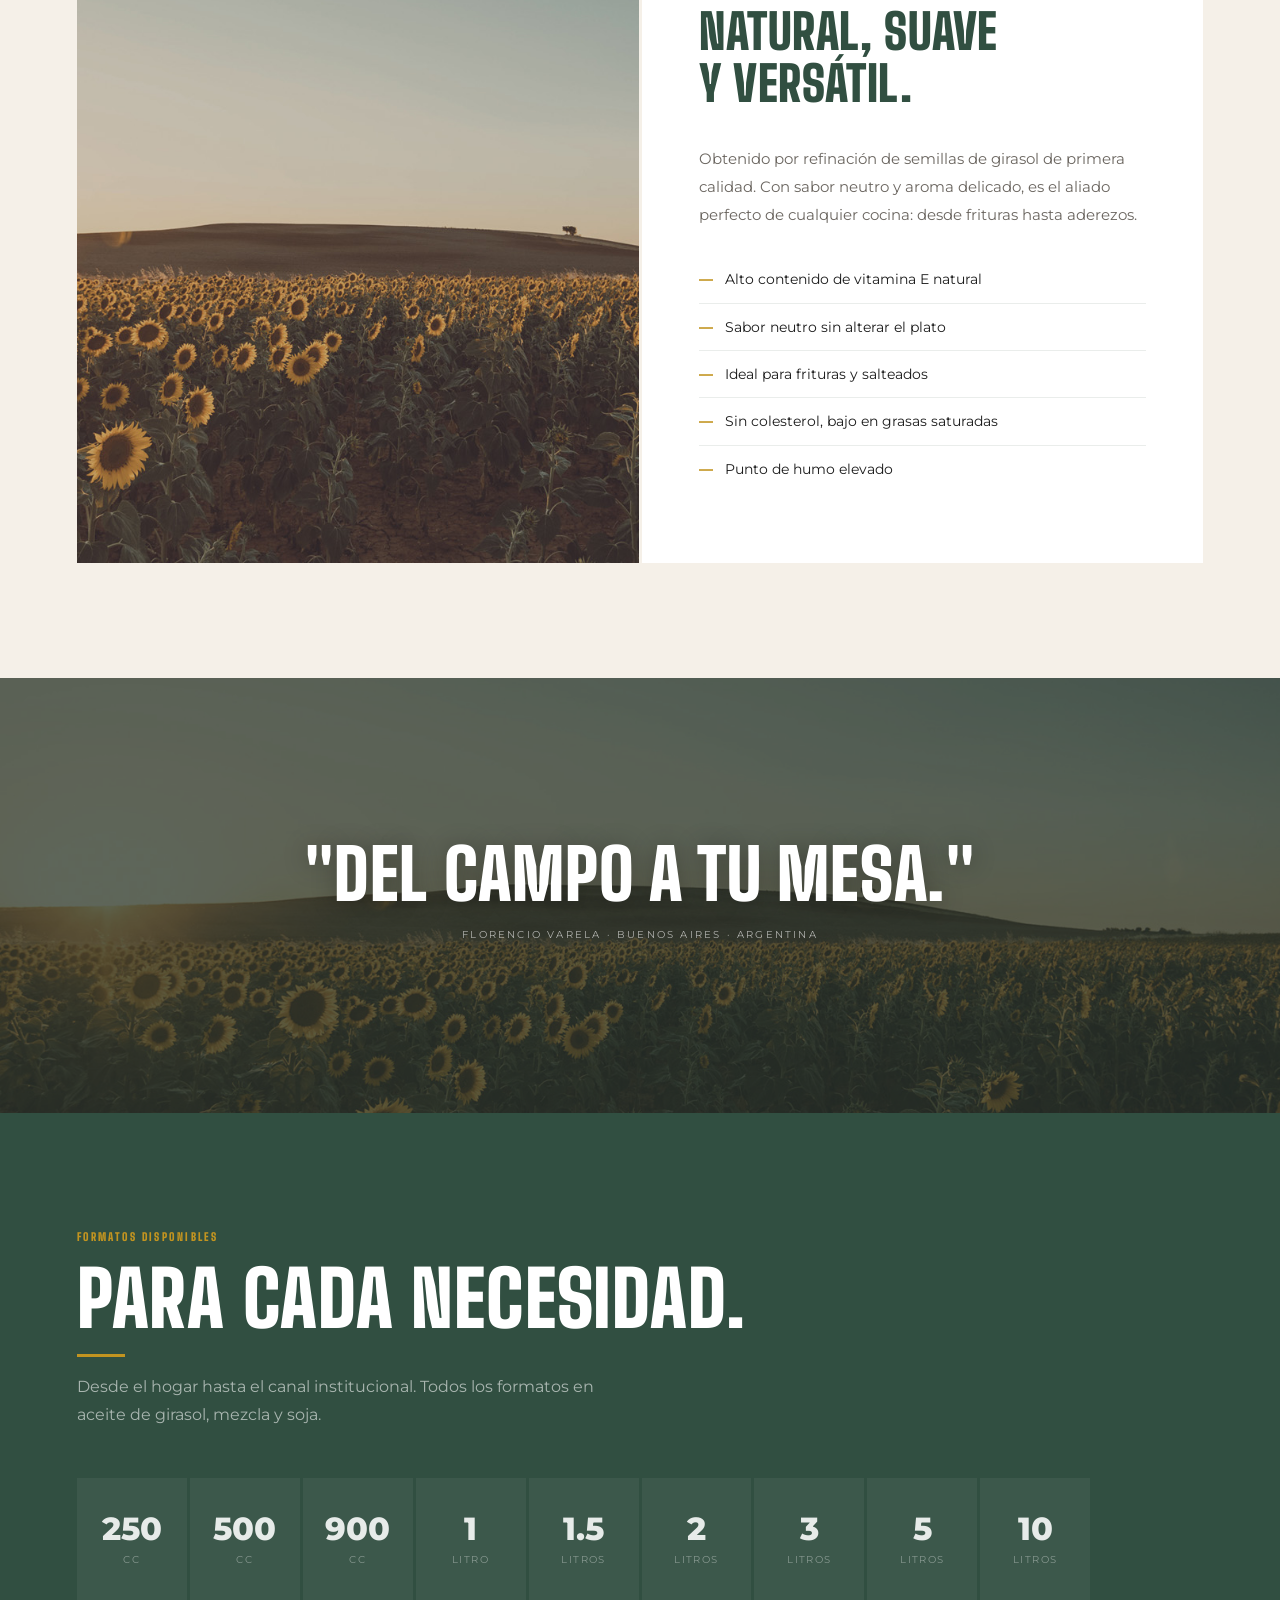
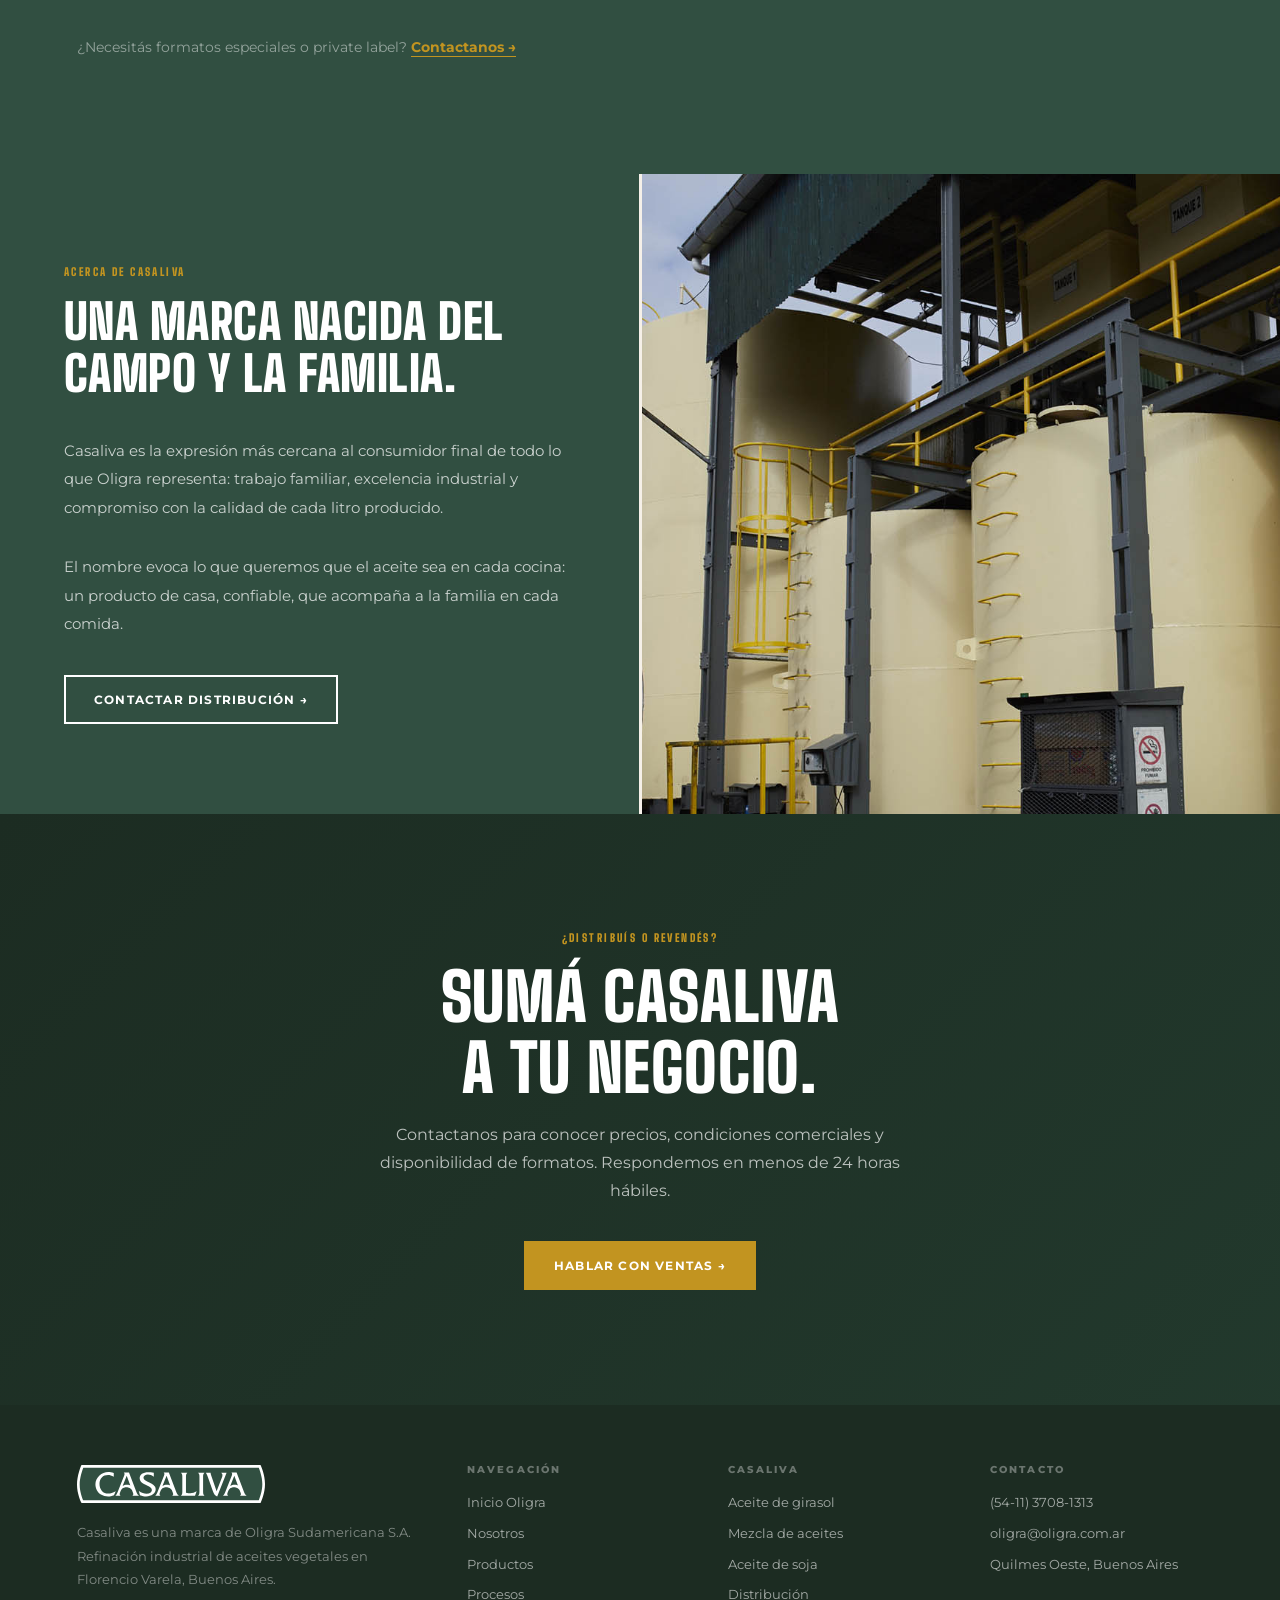
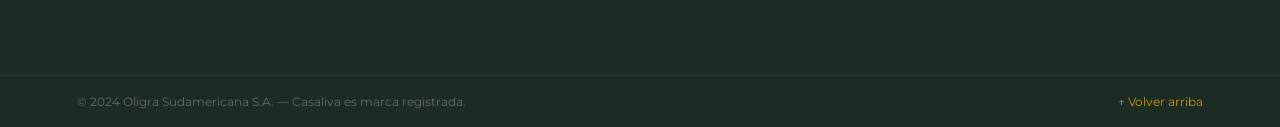
==== commit 2aa7a213: "Animaciones direccionales: retroceden al subir, se quedan visibles al seguir bajando" ====
--- a/casaliva.html
+++ b/casaliva.html
@@ -378,7 +378,7 @@
             timers[i] = setTimeout(function () {
               entry.target.classList.add('visible');
             }, i * 55);
-          } else {
+          } else if (entry.boundingClientRect.top > 0) {
             clearTimeout(timers[i]);
             entry.target.classList.remove('visible');
           }
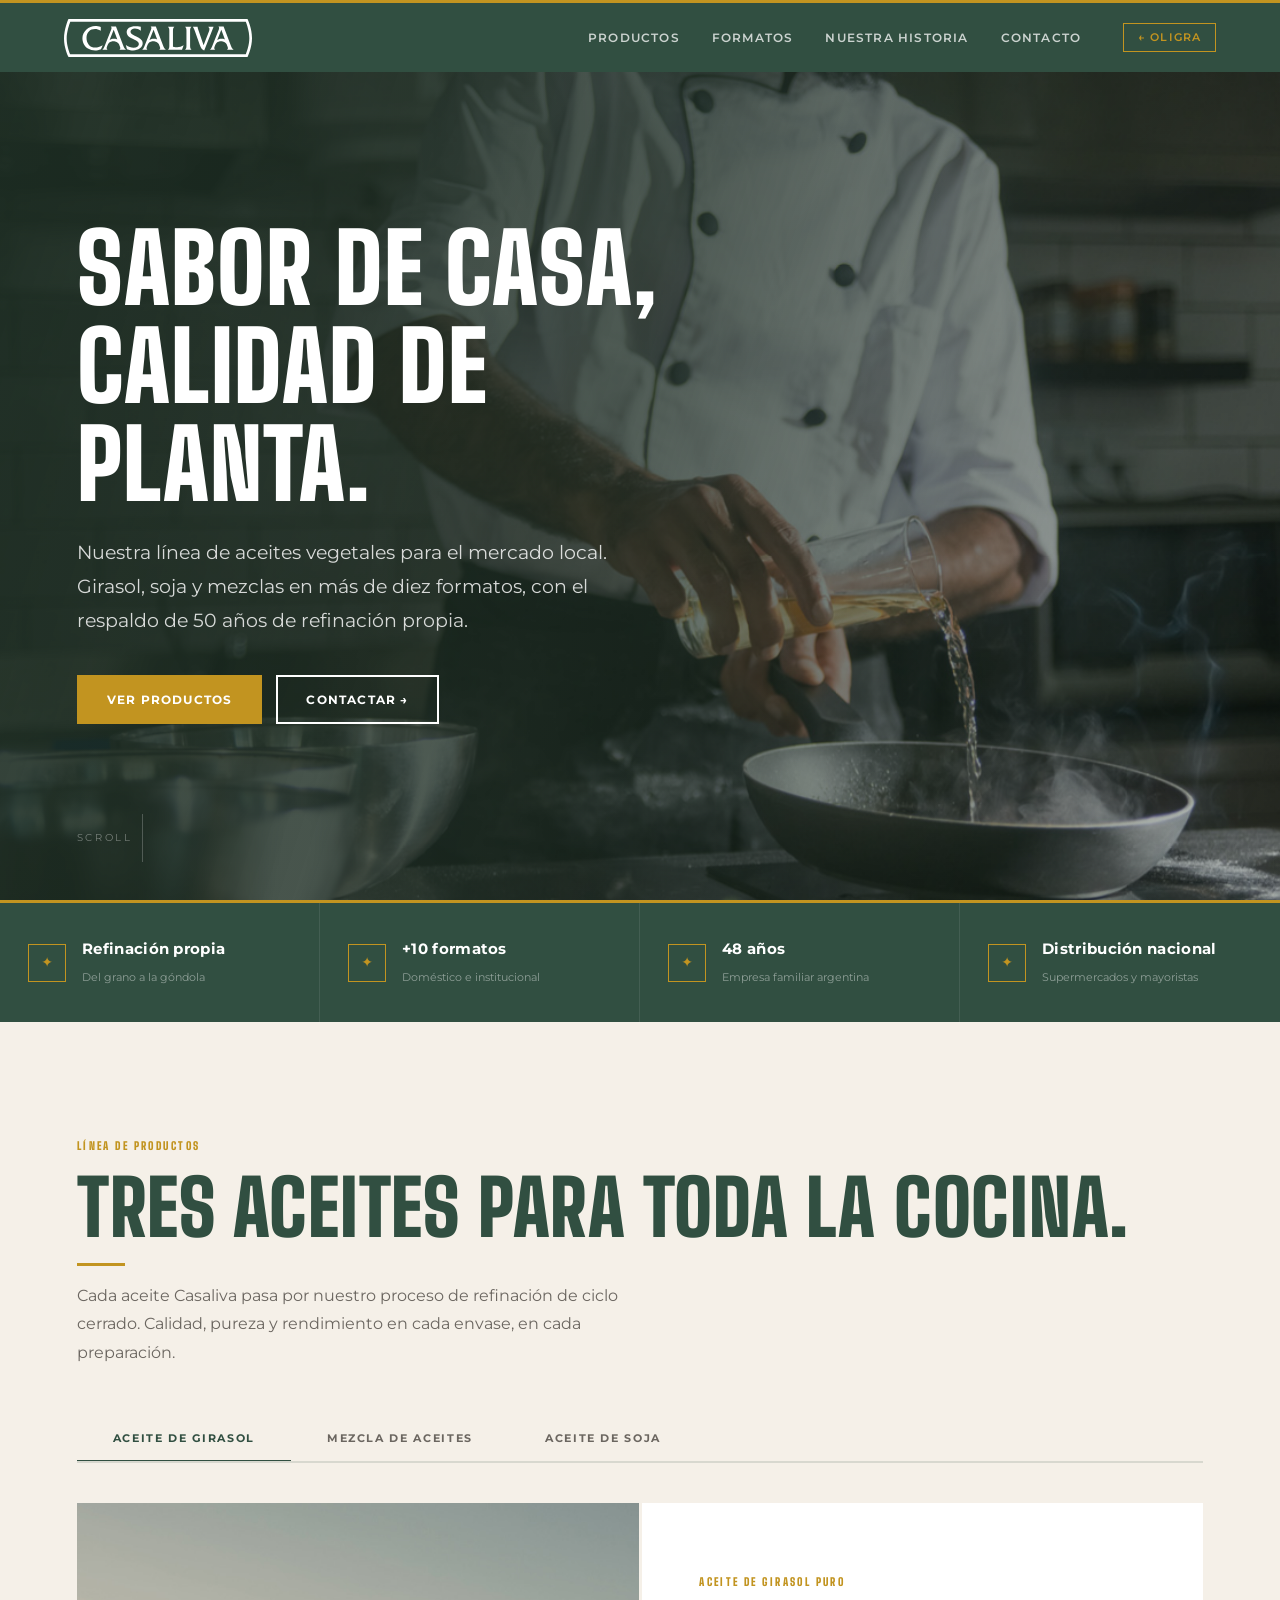
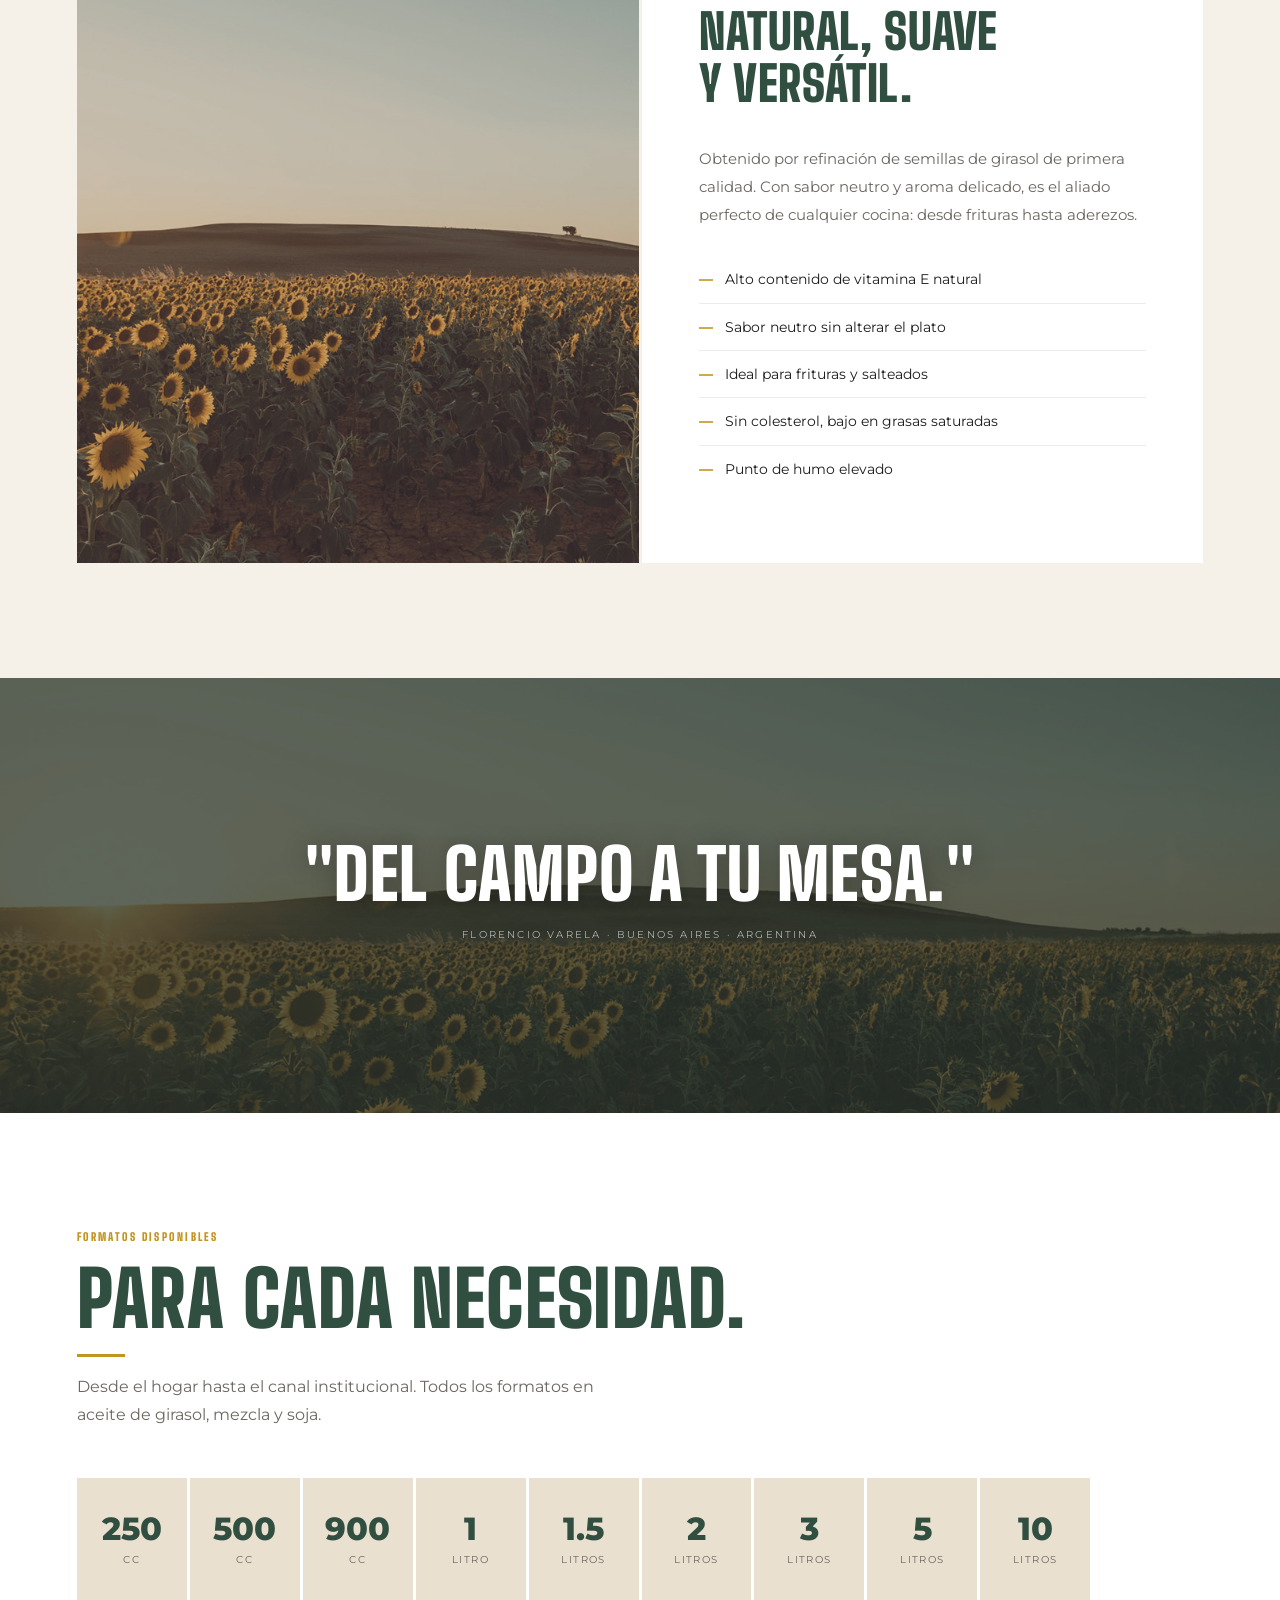
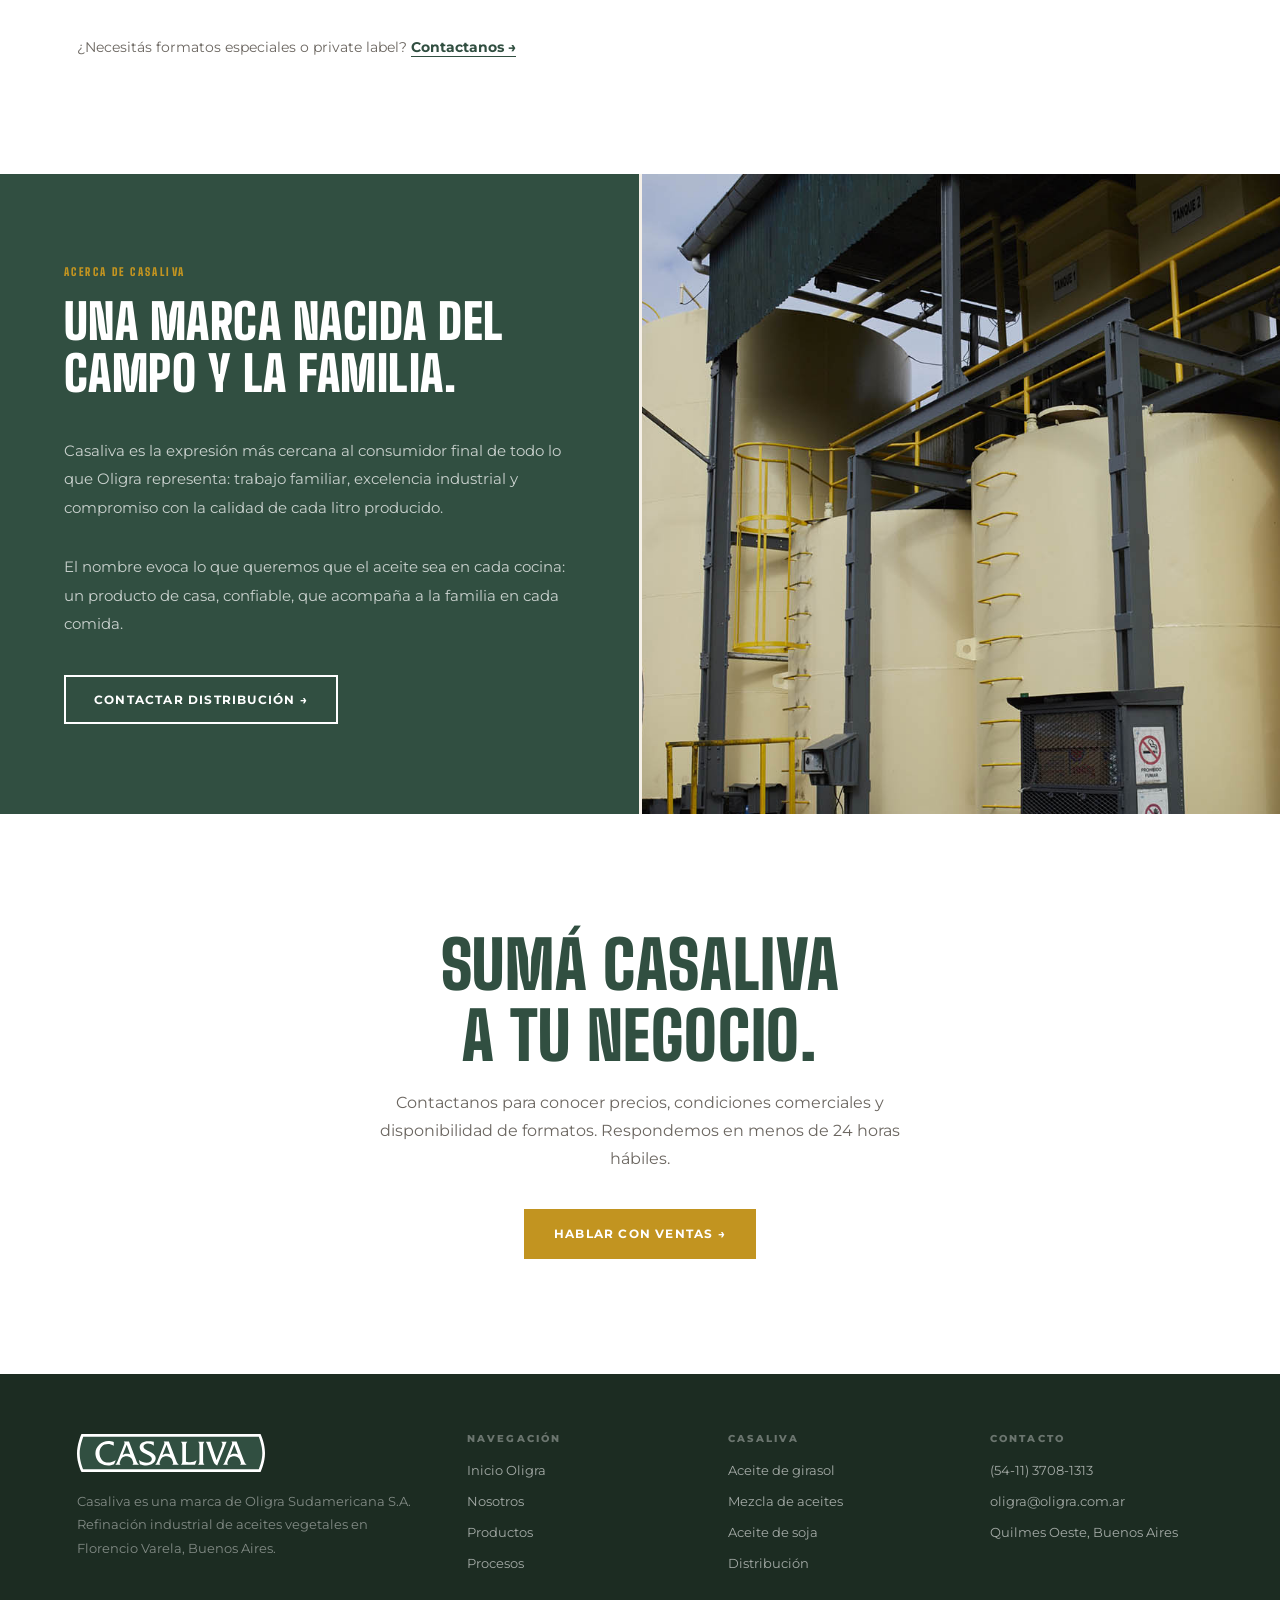
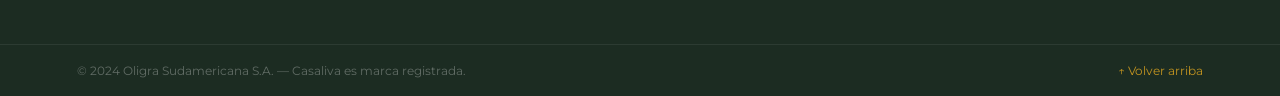
==== commit 859adcd4: "Actualiza casaliva.html" ====
--- a/casaliva.html
+++ b/casaliva.html
@@ -238,7 +238,6 @@
 
     <!-- ═══ CTA DISTRIBUCIÓN ═══ -->
     <div class="cas-cta section-pad" id="contacto-cas">
-      <span class="eyebrow">¿Distribuís o revendés?</span>
       <h2>Sumá Casaliva<br>a tu negocio.</h2>
       <p>Contactanos para conocer precios, condiciones comerciales y disponibilidad de formatos. Respondemos en menos de 24 horas hábiles.</p>
       <a class="btn primary" href="index.html#contacto">Hablar con ventas →</a>
--- a/assets/css/styles.css
+++ b/assets/css/styles.css
@@ -268,19 +268,22 @@
   background-size: 400% 400%;
   animation: gradientFlow 20s ease infinite;
 }
-.values-section {
-  background: linear-gradient(-45deg,#193428,#1e3e2c,#243f31,#193428);
-  background-size: 400% 400%;
-  animation: gradientFlow 18s ease infinite;
-}
+.values-section { background: #fff; }
 
 /* ── EXPORT / ALCANCE ────────────────────────── */
-.export-header { max-width: 820px; margin-bottom: 44px; }
+.export-layout {
+  display: grid;
+  grid-template-columns: 1fr 1fr;
+  gap: clamp(32px,5vw,72px);
+  align-items: center;
+  margin-bottom: 52px;
+}
+.export-header { margin-bottom: 0; }
 .export-header h2 { font-size:clamp(28px,4vw,52px); color:#fff; margin:0 0 18px; }
 .export-header p  { color:rgba(255,255,255,.75); line-height:1.85; margin-bottom:16px; font-size:15px; }
 
 /* ── MAP WRAPPER + PINS ──────────────────────── */
-.map-wrapper { position:relative; width:100%; max-width:100%; margin:0 0 40px; }
+.map-wrapper { position:relative; width:100%; margin:0; }
 .map-wrapper img { width:100%; filter:brightness(0) invert(1); opacity:.6; }
 .map-pins { position:absolute; inset:0; }
 .map-pin {
@@ -330,6 +333,36 @@
   text-transform:uppercase; letter-spacing:.1em; white-space:nowrap;
 }
 @keyframes marquee { from { transform:translateX(0); } to { transform:translateX(-50%); } }
+
+/* ── COMEX BANNER ────────────────────────────── */
+.comex-banner {
+  display: grid;
+  grid-template-columns: 1fr 1fr;
+  gap: 0;
+}
+.comex-img {
+  position: relative;
+  overflow: hidden;
+  height: clamp(260px, 30vw, 460px);
+}
+.comex-img img {
+  width: 100%; height: 100%; object-fit: cover;
+  transition: transform .7s ease;
+}
+.comex-img:hover img { transform: scale(1.04); }
+.comex-img-label {
+  position: absolute; bottom: 24px; left: 24px;
+  color: #fff; font-size: 10px; font-weight: 700;
+  letter-spacing: .22em; text-transform: uppercase;
+  background: rgba(0,0,0,0.45); padding: 6px 14px;
+  backdrop-filter: blur(4px);
+}
+@media (max-width: 900px) {
+  .export-layout { grid-template-columns: 1fr; }
+}
+@media (max-width: 600px) {
+  .comex-banner { grid-template-columns: 1fr; }
+}
 
 /* ── FORMATS TABLE ───────────────────────────── */
 .formats-section { background: var(--cream); }
@@ -451,6 +484,23 @@
 .photo-strip div { overflow:hidden; }
 .photo-strip img { width:100%; height:100%; object-fit:cover; }
 
+/* ── FUNDADOR ────────────────────────────────── */
+.fundador-section {
+  display: grid;
+  grid-template-columns: 1fr 420px;
+  min-height: 560px;
+}
+.fundador-text {
+  padding: clamp(52px,7vw,104px) clamp(36px,5vw,84px);
+  background: #fff;
+  display: flex; flex-direction: column; justify-content: center;
+}
+.fundador-text .eyebrow { color: var(--gold); }
+.fundador-text h2 { font-size: clamp(26px,3.5vw,46px); color: var(--green); margin: 0 0 22px; }
+.fundador-text p  { color: var(--muted); line-height: 1.9; font-size: 15px; margin-bottom: 14px; }
+.fundador-img { overflow: hidden; }
+.fundador-img img { width: 100%; height: 100%; object-fit: cover; object-position: top center; }
+
 /* ── MISSION / VISION ────────────────────────── */
 .mission-grid { display:grid; grid-template-columns:1fr 1fr; gap:3px; margin-bottom:3px; }
 .mission-card { padding:clamp(48px,6vw,88px) clamp(36px,4vw,72px); }
@@ -468,12 +518,12 @@
 .mission-card.light .mission-card-quote { color:var(--green); }
 
 /* ── VALUES ──────────────────────────────────── */
-.values-section .section-title h2 { color:#fff; }
+.values-section .section-title h2 { color:var(--green); }
 .values-grid { display:grid; grid-template-columns:repeat(3,1fr); gap:2px; margin-top:48px; }
-.value-card { background:rgba(255,255,255,.04); border-top:3px solid var(--gold); padding:36px 30px; }
+.value-card { background:var(--cream); border-top:3px solid var(--gold); padding:36px 30px; }
 .value-card .num { color:var(--gold); font-size:10px; font-weight:700; letter-spacing:.22em; text-transform:uppercase; }
-.value-card h3   { font-size:18px; color:#fff; margin:14px 0 10px; }
-.value-card p    { font-size:13px; color:rgba(255,255,255,.65); line-height:1.85; margin:0; }
+.value-card h3   { font-size:18px; color:var(--green); margin:14px 0 10px; }
+.value-card p    { font-size:13px; color:var(--muted); line-height:1.85; margin:0; }
 
 /* ── PROCESOS: OIL CARDS ─────────────────────── */
 .oils-section { background:var(--cream); }
@@ -700,6 +750,8 @@
   .values-grid     { grid-template-columns:1fr 1fr; gap:2px; }
   .mission-grid    { grid-template-columns:1fr; }
   .nosotros-split  { grid-template-columns:1fr; }
+  .fundador-section { grid-template-columns:1fr; }
+  .fundador-img { min-height: 420px; }
   .timeline-track  { grid-template-columns:1fr 1fr; }
   .photo-strip     { grid-template-columns:1fr; height:auto; }
   .photo-strip div { height:220px; }
--- a/assets/css/casaliva.css
+++ b/assets/css/casaliva.css
@@ -318,19 +318,18 @@
 
 /* ── CTA ──────────────────────────────────────── */
 .cas-cta {
-  background: linear-gradient(-45deg, #1C2C22, #314F41, #243D30, #1C2C22);
-  background-size: 400% 400%;
-  animation: gradientFlow 18s ease infinite;
-  text-align: center; color: #fff;
+  background: #fff;
+  text-align: center; color: var(--cas-green);
 }
 .cas-cta .eyebrow { color: var(--cas-gold); }
 .cas-cta h2 {
   font-family: var(--cas-serif);
   font-size: clamp(30px,5.5vw,66px);
   margin: 0 0 18px; line-height: 1.08;
+  color: var(--cas-green);
 }
 .cas-cta p {
-  color: rgba(255,255,255,0.7); font-size: 16px; line-height: 1.75;
+  color: var(--muted); font-size: 16px; line-height: 1.75;
   max-width: 520px; margin: 0 auto 36px;
 }
 
@@ -364,16 +363,9 @@
   transition: background .08s linear;
 }
 
-/* ── FORMATOS — fondo verde oscuro ──────────────── */
-body.page-casaliva .cas-formats { background: var(--cas-green); }
-body.page-casaliva .cas-formats .section-title h2   { color: #fff; }
-body.page-casaliva .cas-formats .section-title h2::after { background: var(--cas-gold); }
-body.page-casaliva .cas-formats .section-title p    { color: rgba(255,255,255,0.58); }
-body.page-casaliva .cas-formats .cas-formats-note   { color: rgba(255,255,255,0.48); }
-body.page-casaliva .cas-formats .cas-formats-note a { color: var(--cas-gold); border-bottom-color: var(--cas-gold); }
-body.page-casaliva .cas-formats .cas-formats-note a:hover { color: #fff; border-color: #fff; }
+/* ── FORMATOS — fondo crema ──────────────────────── */
 .cas-format-card {
-  background: rgba(255,255,255,0.05);
+  background: var(--cas-warm);
   border-top: 3px solid transparent;
   opacity: 0;
   transform: translateY(24px);
@@ -385,15 +377,15 @@
   transform: none;
 }
 .cas-format-card.visible:hover {
-  background: var(--cas-gold);
-  border-top-color: rgba(255,255,255,0.35);
+  background: var(--cas-green);
+  border-top-color: var(--cas-gold);
   transform: translateY(-6px);
-  box-shadow: 0 16px 40px rgba(0,0,0,0.3);
-}
-.cas-format-size { color: rgba(255,255,255,0.88); }
-.cas-format-card:hover .cas-format-size { color: #fff; }
-.cas-format-unit { color: rgba(255,255,255,0.38); }
-.cas-format-card:hover .cas-format-unit { color: rgba(255,255,255,0.75); }
+  box-shadow: 0 16px 40px rgba(0,0,0,0.15);
+}
+.cas-format-size { color: var(--cas-green); }
+.cas-format-unit { color: var(--muted); }
+.cas-format-card.visible:hover .cas-format-size { color: #fff; }
+.cas-format-card.visible:hover .cas-format-unit { color: rgba(255,255,255,0.6); }
 
 /* ── STRIP — iconos más grandes ─────────────────── */
 .cas-strip-icon { font-size: 14px; }
